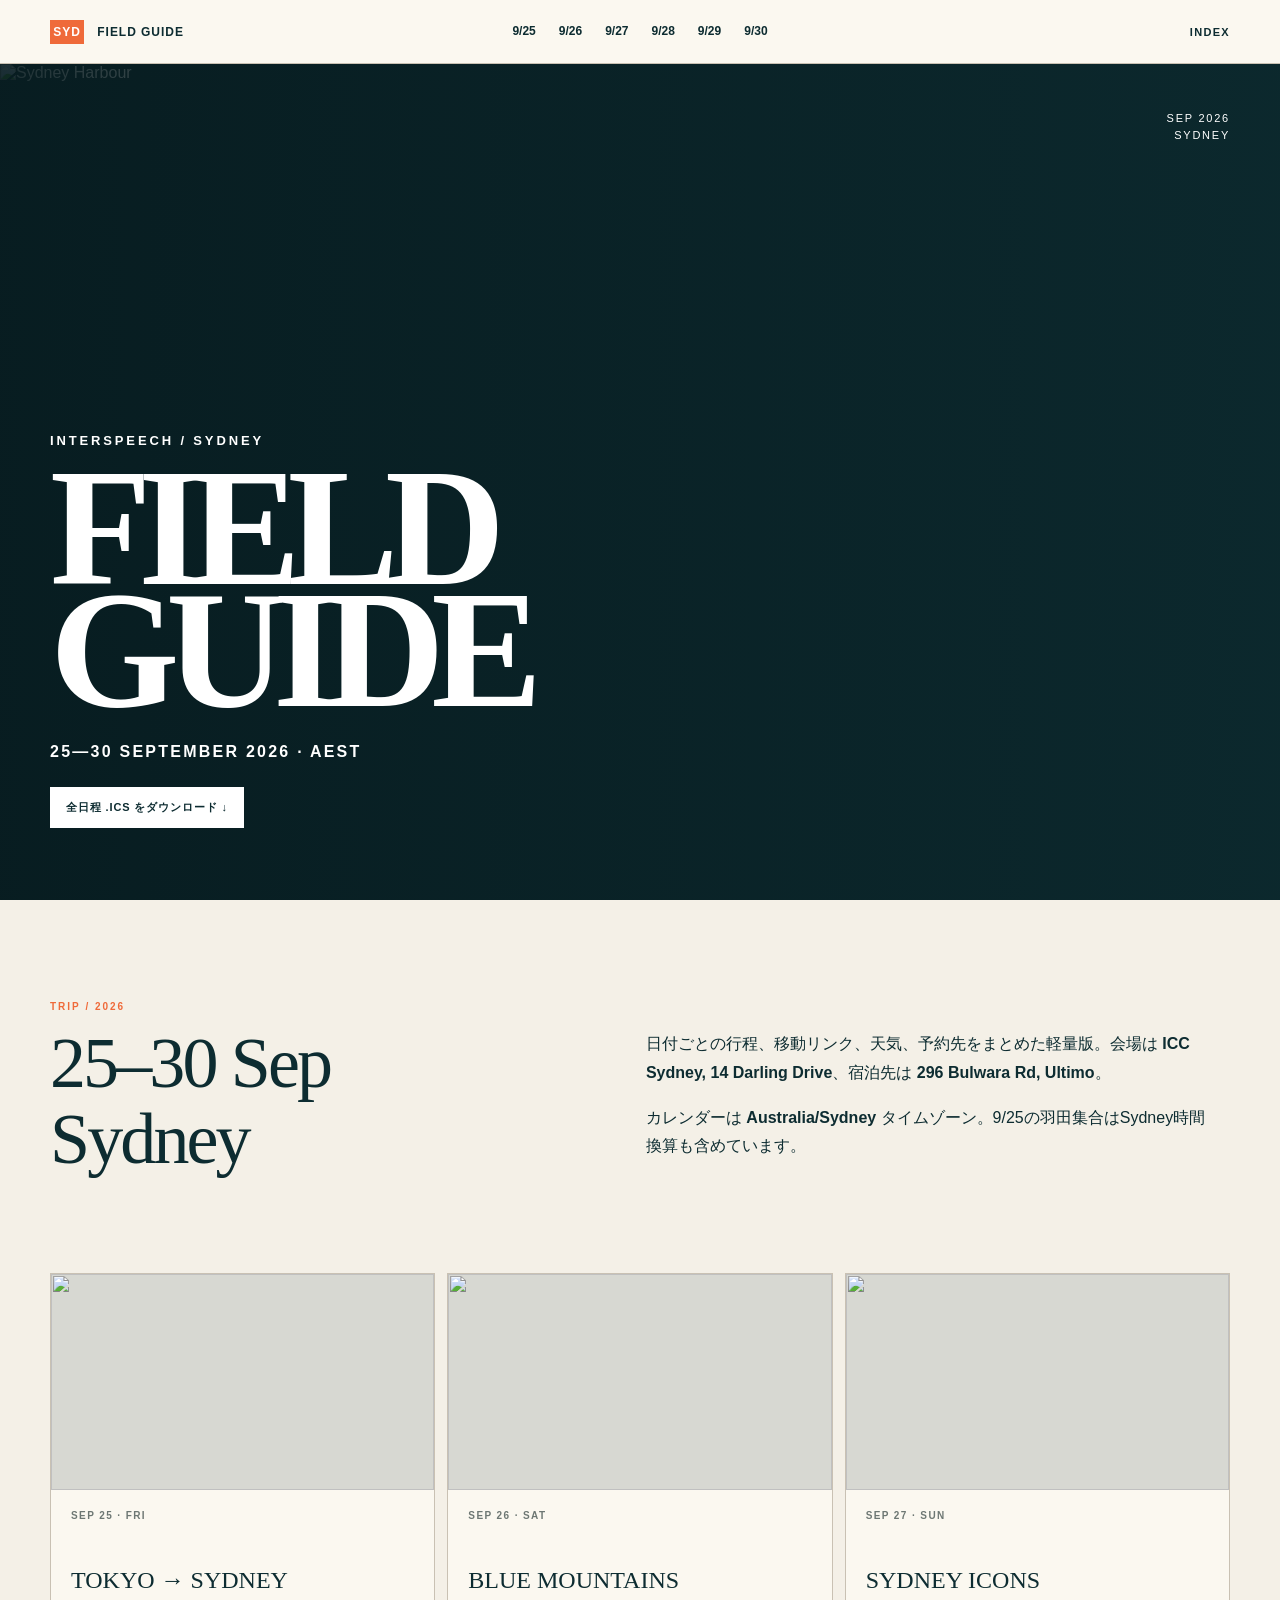
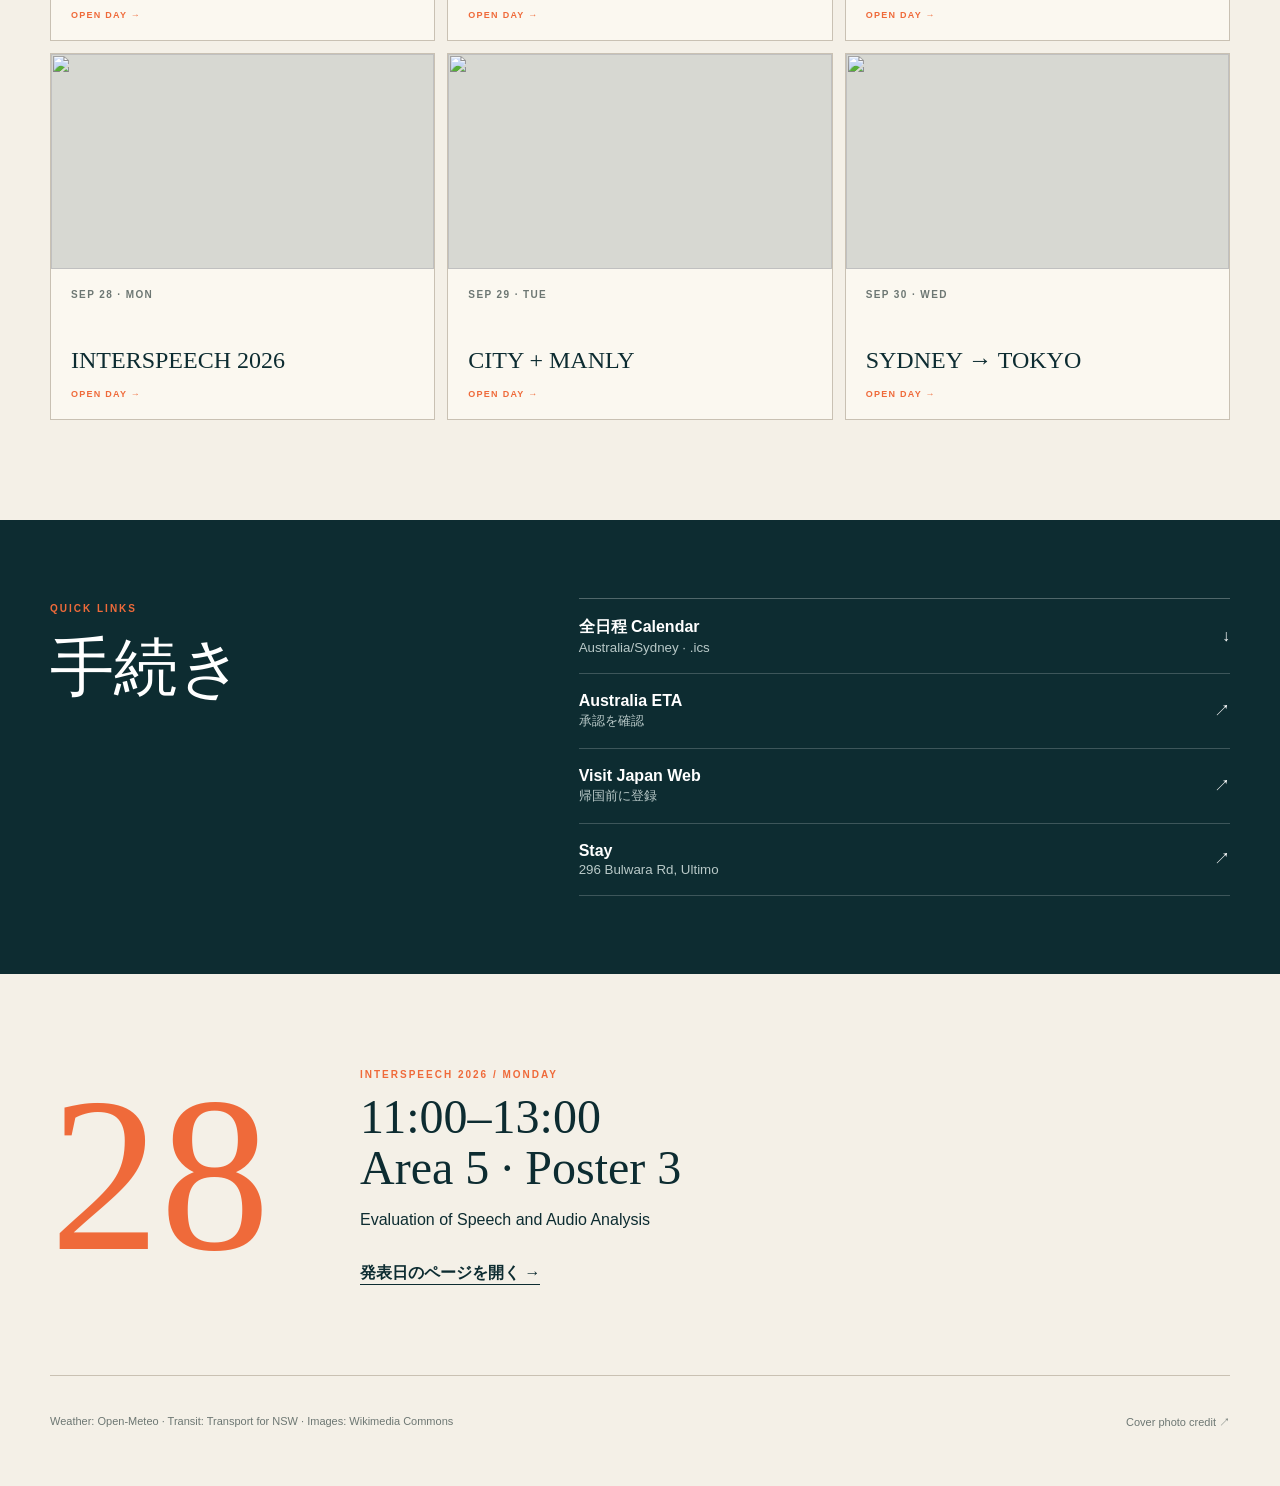
==== index.html @ 06295878 "up" ====
<!doctype html><html lang="ja"><head><meta charset="utf-8"><meta name="viewport" content="width=device-width,initial-scale=1,viewport-fit=cover"><meta name="theme-color" content="#102f35"><title>Sydney 2026 · Field Guide</title><link rel="preconnect" href="https://upload.wikimedia.org"><link rel="stylesheet" href="assets/styles.css"><script defer src="assets/app.js"></script></head><body><header class="mast"><a class="mast__brand" href="index.html"><span>SYD</span> FIELD GUIDE</a><nav class="mast__days"><a class="" href="2026-09-25.html">9/25</a><a class="" href="2026-09-26.html">9/26</a><a class="" href="2026-09-27.html">9/27</a><a class="" href="2026-09-28.html">9/28</a><a class="" href="2026-09-29.html">9/29</a><a class="" href="2026-09-30.html">9/30</a></nav><a class="mast__home" href="index.html">INDEX</a></header><main>
<section class="cover"><img class="cover__image" src="https://upload.wikimedia.org/wikipedia/commons/thumb/5/53/Sydney_Opera_House_and_Harbour_Bridge_Dusk_%282%29_2019-06-21.jpg/1280px-Sydney_Opera_House_and_Harbour_Bridge_Dusk_%282%29_2019-06-21.jpg" alt="Sydney Harbour" fetchpriority="high"><div class="cover__shade"></div><div class="cover__issue">SEP 2026<br>SYDNEY</div><div class="cover__copy"><p>INTERSPEECH / SYDNEY</p><h1>FIELD<br>GUIDE</h1><div>25—30 SEPTEMBER 2026 · AEST</div><a class="calendar-button" href="sydney-2026-itinerary.ics" download>全日程 .ICS をダウンロード ↓</a></div></section>
<section class="intro wrap"><div class="intro__lead"><span>TRIP / 2026</span><h2>25–30 Sep<br>Sydney</h2></div><div class="intro__copy"><p>日付ごとの行程、移動リンク、天気、予約先をまとめた軽量版。会場は <b>ICC Sydney, 14 Darling Drive</b>、宿泊先は <b>296 Bulwara Rd, Ultimo</b>。</p><p>カレンダーは <b>Australia/Sydney</b> タイムゾーン。9/25の羽田集合はSydney時間換算も含めています。</p></div></section>
<section class="day-grid wrap"><a class="day-card" href="2026-09-25.html"><span class="day-card__media"><img src="https://upload.wikimedia.org/wikipedia/commons/thumb/b/b9/Haneda-airport-terminal_3_departure.jpg/500px-Haneda-airport-terminal_3_departure.jpg" alt="" loading="lazy" decoding="async"></span><span class="day-card__body"><small>SEP 25 · FRI</small><b>TOKYO → SYDNEY</b><em>OPEN DAY →</em></span></a><a class="day-card" href="2026-09-26.html"><span class="day-card__media"><img src="https://upload.wikimedia.org/wikipedia/commons/thumb/1/10/Blue_Mountains_-_3_sisters.jpg/500px-Blue_Mountains_-_3_sisters.jpg" alt="" loading="lazy" decoding="async"></span><span class="day-card__body"><small>SEP 26 · SAT</small><b>BLUE MOUNTAINS</b><em>OPEN DAY →</em></span></a><a class="day-card" href="2026-09-27.html"><span class="day-card__media"><img src="https://upload.wikimedia.org/wikipedia/commons/thumb/f/f3/Royal_Botanic_Gardens%2C_Mrs_Macquaries_Road%2C_Sydney_New_South_Wales_2000%2C_%C3%9Ac_Nh%C3%A0_h%C3%A1t_Opera_Sydney_-_panoramio.jpg/500px-Royal_Botanic_Gardens%2C_Mrs_Macquaries_Road%2C_Sydney_New_South_Wales_2000%2C_%C3%9Ac_Nh%C3%A0_h%C3%A1t_Opera_Sydney_-_panoramio.jpg" alt="" loading="lazy" decoding="async"></span><span class="day-card__body"><small>SEP 27 · SUN</small><b>SYDNEY ICONS</b><em>OPEN DAY →</em></span></a><a class="day-card" href="2026-09-28.html"><span class="day-card__media"><img src="https://upload.wikimedia.org/wikipedia/commons/thumb/9/94/Darling_Harbour.jpg/500px-Darling_Harbour.jpg" alt="" loading="lazy" decoding="async"></span><span class="day-card__body"><small>SEP 28 · MON</small><b>INTERSPEECH 2026</b><em>OPEN DAY →</em></span></a><a class="day-card" href="2026-09-29.html"><span class="day-card__media"><img src="https://upload.wikimedia.org/wikipedia/commons/thumb/d/d8/Manly_beach.jpg/500px-Manly_beach.jpg" alt="" loading="lazy" decoding="async"></span><span class="day-card__body"><small>SEP 29 · TUE</small><b>CITY + MANLY</b><em>OPEN DAY →</em></span></a><a class="day-card" href="2026-09-30.html"><span class="day-card__media"><img src="https://upload.wikimedia.org/wikipedia/commons/thumb/8/82/Check-in_in_the_International_terminal_at_Sydney_Airport.jpg/500px-Check-in_in_the_International_terminal_at_Sydney_Airport.jpg" alt="" loading="lazy" decoding="async"></span><span class="day-card__body"><small>SEP 30 · WED</small><b>SYDNEY → TOKYO</b><em>OPEN DAY →</em></span></a></section>
<section class="utility-band"><div class="wrap utility-band__grid"><div><span>QUICK LINKS</span><h2>手続き</h2></div><div class="utility-links"><a href="sydney-2026-itinerary.ics" download><b>全日程 Calendar</b><small>Australia/Sydney · .ics</small><i>↓</i></a><a href="https://holidays.arc3.co.jp/aus-etas/" target="_blank" rel="noopener"><b>Australia ETA</b><small>承認を確認</small><i>↗</i></a><a href="https://services.digital.go.jp/visit-japan-web/" target="_blank" rel="noopener"><b>Visit Japan Web</b><small>帰国前に登録</small><i>↗</i></a><a href="https://www.google.com/maps/search/?api=1&query=296%20Bulwara%20Rd%20Ultimo%20NSW%202007%20Australia" target="_blank" rel="noopener"><b>Stay</b><small>296 Bulwara Rd, Ultimo</small><i>↗</i></a></div></div></section>
<section class="conference-feature wrap"><div class="conference-feature__date">28</div><div><span>INTERSPEECH 2026 / MONDAY</span><h2>11:00–13:00<br>Area 5 · Poster 3</h2><p>Evaluation of Speech and Audio Analysis</p><a href="2026-09-28.html">発表日のページを開く →</a></div></section>
<footer class="index-footer wrap"><p>Weather: Open-Meteo · Transit: Transport for NSW · Images: Wikimedia Commons</p><p><a href="https://commons.wikimedia.org/wiki/File:Sydney_Opera_House_and_Harbour_Bridge_Dusk_(2)_2019-06-21.jpg" target="_blank" rel="noopener">Cover photo credit ↗</a></p></footer>
</main></body></html>
---- assets/styles.css ----
:root{--ink:#15383c;--deep:#0d2c31;--paper:#f4f0e7;--cream:#fbf8f0;--orange:#ef6a3a;--line:#c9c1b3;--muted:#6d7773;--wrap:1180px}*{box-sizing:border-box}html{scroll-behavior:smooth}body{margin:0;background:var(--paper);color:var(--deep);font-family:Arial,"Hiragino Kaku Gothic ProN","Yu Gothic",sans-serif}a{color:inherit;text-decoration:none}img{display:block;max-width:100%}.wrap{width:min(calc(100% - 48px),var(--wrap));margin:auto}.mast{min-height:64px;padding:0 max(24px,calc((100vw - var(--wrap))/2));display:grid;grid-template-columns:1fr auto 1fr;align-items:center;background:var(--cream);border-bottom:1px solid var(--line);position:relative;z-index:20}.mast__brand{font-weight:900;letter-spacing:.08em;font-size:12px}.mast__brand span{display:inline-grid;place-items:center;width:34px;height:24px;background:var(--orange);color:#fff;margin-right:9px}.mast__days{display:flex;gap:3px}.mast__days a{font-size:12px;font-weight:800;padding:8px 10px;border-bottom:2px solid transparent}.mast__days a:hover,.mast__days .is-active{border-color:var(--orange)}.mast__home{justify-self:end;font-size:11px;font-weight:900;letter-spacing:.12em}.cover{height:calc(100svh - 64px);min-height:620px;position:relative;color:#fff;overflow:hidden;background:var(--deep)}.cover__image,.day-hero__image{position:absolute;inset:0;width:100%;height:100%;object-fit:cover}.cover__shade{position:absolute;inset:0;background:linear-gradient(90deg,rgba(7,27,31,.9),rgba(7,27,31,.22))}.cover__copy{position:absolute;left:max(24px,calc((100vw - var(--wrap))/2));bottom:8vh}.cover__copy p{font-size:13px;font-weight:900;letter-spacing:.22em;margin:0 0 20px}.cover__copy h1{font-family:Georgia,"Yu Mincho",serif;font-size:clamp(76px,13vw,174px);line-height:.73;letter-spacing:-.08em;margin:0}.cover__copy>div{margin-top:32px;font-weight:700;letter-spacing:.14em}.cover__issue{position:absolute;right:max(24px,calc((100vw - var(--wrap))/2));top:46px;text-align:right;font-size:11px;line-height:1.55;letter-spacing:.16em}.calendar-button{display:inline-flex;margin-top:26px;padding:13px 16px;background:#fff;color:var(--deep);font-size:11px;font-weight:900;letter-spacing:.08em}.intro{display:grid;grid-template-columns:.9fr 1.1fr;gap:10%;padding:96px 0}.intro__lead span,.section-label,.utility-band span,.conference-feature span{font-size:10px;font-weight:900;letter-spacing:.2em;color:var(--orange)}.intro h2{font-family:Georgia,"Yu Mincho",serif;font-weight:500;font-size:clamp(42px,6vw,72px);line-height:1.05;margin:12px 0 0;letter-spacing:-.04em}.intro__copy{align-self:end;max-width:560px;font-size:16px;line-height:1.8}.day-grid{display:grid;grid-template-columns:repeat(3,1fr);gap:12px;margin-bottom:100px}.day-card{background:var(--cream);border:1px solid var(--line);transition:.15s;overflow:hidden}.day-card:hover{transform:translateY(-2px)}.day-card__media{display:block;aspect-ratio:16/9;background:#d7d8d2;overflow:hidden}.day-card__media img{width:100%;height:100%;object-fit:cover}.day-card__body{display:flex;min-height:150px;flex-direction:column;padding:20px}.day-card small{font-size:10px;font-weight:900;letter-spacing:.14em;color:var(--muted)}.day-card b{font-family:Georgia,"Yu Mincho",serif;font-size:24px;line-height:1.1;margin-top:auto;font-weight:500}.day-card em{font-style:normal;font-size:9px;font-weight:900;letter-spacing:.14em;margin-top:16px;color:var(--orange)}.utility-band{background:var(--deep);color:#fff;padding:78px 0}.utility-band__grid{display:grid;grid-template-columns:.8fr 1.2fr;gap:8%}.utility-band h2{font-family:Georgia,serif;font-size:64px;margin:8px 0;font-weight:500}.utility-links{border-top:1px solid rgba(255,255,255,.28)}.utility-links a{display:grid;grid-template-columns:1fr auto;gap:2px 16px;padding:18px 0;border-bottom:1px solid rgba(255,255,255,.2)}.utility-links b{font-size:16px}.utility-links small{color:#b9c9c8}.utility-links i{grid-column:2;grid-row:1/3;font-style:normal;align-self:center}.conference-feature{display:grid;grid-template-columns:250px 1fr;gap:60px;align-items:center;padding:90px 0}.conference-feature__date{font-family:Georgia,serif;font-size:220px;line-height:.8;color:var(--orange)}.conference-feature h2{font-family:Georgia,"Yu Mincho",serif;font-size:48px;font-weight:500;line-height:1.05;margin:10px 0 18px}.conference-feature p{font-size:16px}.conference-feature a{display:inline-block;margin-top:18px;font-weight:900;border-bottom:1px solid}.index-footer,.day-footer{border-top:1px solid var(--line);padding:28px 0 45px;display:flex;justify-content:space-between;gap:20px;font-size:11px;color:var(--muted)}
.day-hero{height:570px;position:relative;background:var(--deep);color:#fff;overflow:hidden}.day-hero__shade{position:absolute;inset:0;background:linear-gradient(90deg,rgba(9,28,31,.72),rgba(9,28,31,.08))}.day-hero__date{position:absolute;left:max(24px,calc((100vw - var(--wrap))/2));top:46px;width:120px;display:grid;color:#fff}.day-hero__date span{font-size:12px;font-weight:900;letter-spacing:.2em}.day-hero__date b{font-family:Georgia,serif;font-size:104px;line-height:.9;font-weight:500;letter-spacing:-.08em}.day-hero__date em{font-style:normal;font-size:11px;font-weight:900;letter-spacing:.22em}.day-hero__copy{position:absolute;left:max(24px,calc((100vw - var(--wrap))/2 + 170px));bottom:62px;max-width:800px}.day-hero__copy>p{font-size:11px;font-weight:900;letter-spacing:.22em;margin:0 0 12px}.day-hero__copy h1{font-family:Georgia,"Yu Mincho",serif;font-size:clamp(42px,6vw,76px);font-weight:500;line-height:1;letter-spacing:-.04em;margin:0}.day-hero__copy>div{max-width:650px;margin-top:16px;font-size:15px;line-height:1.65;color:#edf3f2}.weather{position:absolute;right:max(24px,calc((100vw - var(--wrap))/2));top:46px;width:205px;border-top:1px solid rgba(255,255,255,.65);padding-top:12px;display:grid;gap:4px}.weather span{font-size:9px;font-weight:900;letter-spacing:.18em}.weather strong{font-family:Georgia,serif;font-size:21px;font-weight:500}.weather small{font-size:10px;color:#d2dcdb}.spread{display:grid;grid-template-columns:1.45fr .55fr;gap:72px;padding:86px 0}.agenda{margin-top:22px;border-top:1px solid var(--line)}.agenda__row{display:grid;grid-template-columns:145px 1fr;padding:26px 0;border-bottom:1px solid var(--line)}.agenda__time{font-family:Georgia,serif;font-size:19px}.agenda__copy{position:relative;padding-left:52px}.agenda__no{position:absolute;left:0;top:4px;font-size:10px;font-weight:900;color:var(--orange)}.agenda__copy h3{font-family:Georgia,"Yu Mincho",serif;font-weight:500;font-size:27px;margin:0 0 8px}.agenda__copy p{margin:0;line-height:1.7;color:#566864}.inline-link{display:inline-block;margin-top:11px;font-size:10px;font-weight:900;letter-spacing:.12em;border-bottom:1px solid}.spread__side{border-left:1px solid var(--line);padding-left:30px}.editorial-list{list-style:none;margin:22px 0 0;padding:0}.editorial-list li{padding:16px 0;border-top:1px solid var(--line);line-height:1.65;font-size:13px}.editorial-list li:before{content:'—';color:var(--orange);margin-right:8px}.notice{width:min(calc(100% - 48px),var(--wrap));margin:0 auto 72px;border:1px solid #d85c34;background:#fff3e8;padding:16px 18px;font-size:13px;font-weight:800;line-height:1.55}.map-spread{background:#dfe6df;padding:76px 0 88px}.map-spread__head{margin-bottom:26px}.map-spread__head span{font-size:10px;font-weight:900;letter-spacing:.2em;color:#d84f27}.map-spread__head h2{font-family:Georgia,serif;font-weight:500;font-size:48px;margin:8px 0 10px;letter-spacing:-.04em}.map-spread__head p{max-width:720px;margin:0;line-height:1.7;color:#4f625e}.route-flow{display:flex;align-items:center;gap:8px;overflow-x:auto;padding:14px 0 26px;scrollbar-width:thin}.route-flow span{flex:0 0 auto;background:var(--cream);border:1px solid #aeb9b2;padding:10px 12px;font-size:11px;font-weight:800}.route-flow i{font-style:normal;color:var(--orange)}.route-links{display:grid;grid-template-columns:1fr 1fr;border-top:1px solid #aeb9b2;border-left:1px solid #aeb9b2;background:var(--cream)}.route-link{display:grid;grid-template-columns:1fr auto;align-items:center;gap:10px;padding:18px;border-right:1px solid #aeb9b2;border-bottom:1px solid #aeb9b2}.route-link span{display:grid;gap:3px}.route-link b{font-family:Georgia,"Yu Mincho",serif;font-size:17px;font-weight:500}.route-link small{font-size:9px;color:var(--muted);text-transform:uppercase;letter-spacing:.08em}.route-link i{font-style:normal;color:var(--orange);font-size:18px}.day-footer{align-items:center}.pager{display:flex;gap:24px;font-weight:900;color:var(--deep)}
@media(max-width:900px){.mast{grid-template-columns:1fr auto}.mast__days{grid-column:1/-1;grid-row:2;justify-content:flex-start;overflow-x:auto;width:100%;padding-bottom:6px}.mast__home{grid-column:2;grid-row:1}.intro,.utility-band__grid,.spread{grid-template-columns:1fr}.day-grid{grid-template-columns:1fr 1fr}.conference-feature{grid-template-columns:140px 1fr;gap:28px}.conference-feature__date{font-size:130px}.spread{gap:44px}.spread__side{border-left:0;border-top:1px solid var(--line);padding:32px 0 0}.day-hero__copy{left:max(24px,calc((100vw - var(--wrap))/2));bottom:48px;max-width:calc(100% - 48px)}.day-hero__date{top:38px}.weather{right:24px;top:40px}.day-hero{height:620px}}
@media(max-width:600px){.wrap{width:min(calc(100% - 28px),var(--wrap))}.mast{padding:9px 14px 0;gap:4px}.mast__days a{padding:7px 11px}.cover{height:560px;min-height:0}.cover__copy{left:18px;bottom:36px}.cover__copy h1{font-size:66px}.cover__copy>div{margin-top:24px;font-size:12px}.cover__issue{right:18px;top:28px}.calendar-button{margin-top:20px}.intro{padding:62px 0;gap:36px}.intro h2{font-size:45px}.intro__copy{font-size:14px}.day-grid{grid-template-columns:1fr;margin-bottom:68px}.day-card{display:grid;grid-template-columns:42% 58%}.day-card__media{aspect-ratio:auto;min-height:145px}.day-card__body{min-height:145px;padding:16px}.day-card b{font-size:21px}.utility-band{padding:58px 0}.utility-band h2{font-size:52px}.conference-feature{grid-template-columns:78px 1fr;gap:16px;padding:62px 0}.conference-feature__date{font-size:84px}.conference-feature h2{font-size:31px}.day-hero{height:560px}.day-hero__date{left:16px;top:28px}.day-hero__date b{font-size:76px}.weather{right:16px;top:28px;width:148px}.weather strong{font-size:16px}.day-hero__copy{left:16px;bottom:30px;max-width:calc(100% - 32px)}.day-hero__copy h1{font-size:42px}.day-hero__copy>div{font-size:13px}.spread{padding:58px 0}.agenda__row{grid-template-columns:84px 1fr;padding:22px 0}.agenda__time{font-size:15px}.agenda__copy{padding-left:32px}.agenda__copy h3{font-size:21px}.agenda__copy p{font-size:13px}.notice{width:calc(100% - 28px);margin-bottom:54px}.map-spread{padding:58px 0 66px}.map-spread__head h2{font-size:34px}.route-links{grid-template-columns:1fr}.route-link{padding:16px}.index-footer,.day-footer{flex-direction:column}.pager{width:100%;justify-content:space-between}}

/* v5: all-stop embedded pin maps */
.pin-map-section .wrap{padding-bottom:36px}.pin-map{position:relative;height:470px;overflow:hidden;background:#d9e5df;border:1px solid rgba(16,47,53,.18);touch-action:none;cursor:grab;user-select:none}.pin-map.is-dragging{cursor:grabbing}.pin-map__tiles,.pin-map__markers,.pin-map__route{position:absolute;inset:0}.pin-map__tiles img{position:absolute;width:256px;height:256px;max-width:none;pointer-events:none}.pin-map__route{width:100%;height:100%;pointer-events:none;overflow:visible}.pin-map__route polyline{fill:none;stroke:#e4553f;stroke-width:3;stroke-linecap:round;stroke-linejoin:round;stroke-dasharray:8 7;filter:drop-shadow(0 1px 0 rgba(255,255,255,.7))}.pin-map__marker{position:absolute;display:flex;align-items:center;gap:7px;text-decoration:none;color:#102f35;transform:translate(-17px,-17px);z-index:5;white-space:nowrap}.pin-map__dot{display:grid;place-items:center;width:34px;height:34px;border-radius:50%;background:#e4553f;color:#fff;font:800 12px/1 system-ui,sans-serif;border:3px solid #fff;box-shadow:0 2px 8px rgba(0,0,0,.28);flex:0 0 34px}.pin-map__label{max-width:175px;overflow:hidden;text-overflow:ellipsis;padding:5px 8px;background:rgba(255,255,255,.94);border:1px solid rgba(16,47,53,.18);box-shadow:0 2px 7px rgba(0,0,0,.14);font:700 11px/1.2 system-ui,sans-serif}.pin-map__marker:hover .pin-map__label,.pin-map__marker:focus .pin-map__label{background:#fff;outline:2px solid #e4553f}.pin-map__controls{position:absolute;top:12px;right:12px;z-index:10;display:grid;gap:5px}.pin-map__controls button{width:40px;height:40px;border:0;background:#fff;color:#102f35;font:700 22px/1 system-ui,sans-serif;box-shadow:0 2px 8px rgba(0,0,0,.2);cursor:pointer}.pin-map__attribution{position:absolute;right:6px;bottom:5px;z-index:10;padding:2px 4px;background:rgba(255,255,255,.88);font:10px/1.2 system-ui,sans-serif}.pin-map__attribution a{color:#102f35}.pin-list{display:grid;grid-template-columns:repeat(2,minmax(0,1fr));gap:1px;margin-top:1px;background:rgba(16,47,53,.12)}.pin-list__item{display:grid;grid-template-columns:44px 1fr 20px;align-items:center;gap:10px;min-height:76px;padding:12px 14px;background:#fff;color:#102f35;text-decoration:none}.pin-list__item>b{display:grid;place-items:center;width:34px;height:34px;border-radius:50%;background:#e4553f;color:#fff;font:800 11px/1 system-ui,sans-serif}.pin-list__item span{min-width:0}.pin-list__item strong{display:block;font-size:14px;line-height:1.25}.pin-list__item small{display:block;margin-top:4px;color:#607174;font-size:11px;line-height:1.35}.pin-list__item i{font-style:normal}.pin-list__item:hover{background:#f4f0e8}
@media(max-width:720px){.pin-map{height:390px}.pin-map__label{display:none}.pin-list{grid-template-columns:1fr}.pin-list__item{min-height:68px}.pin-map__controls button{width:38px;height:38px}}
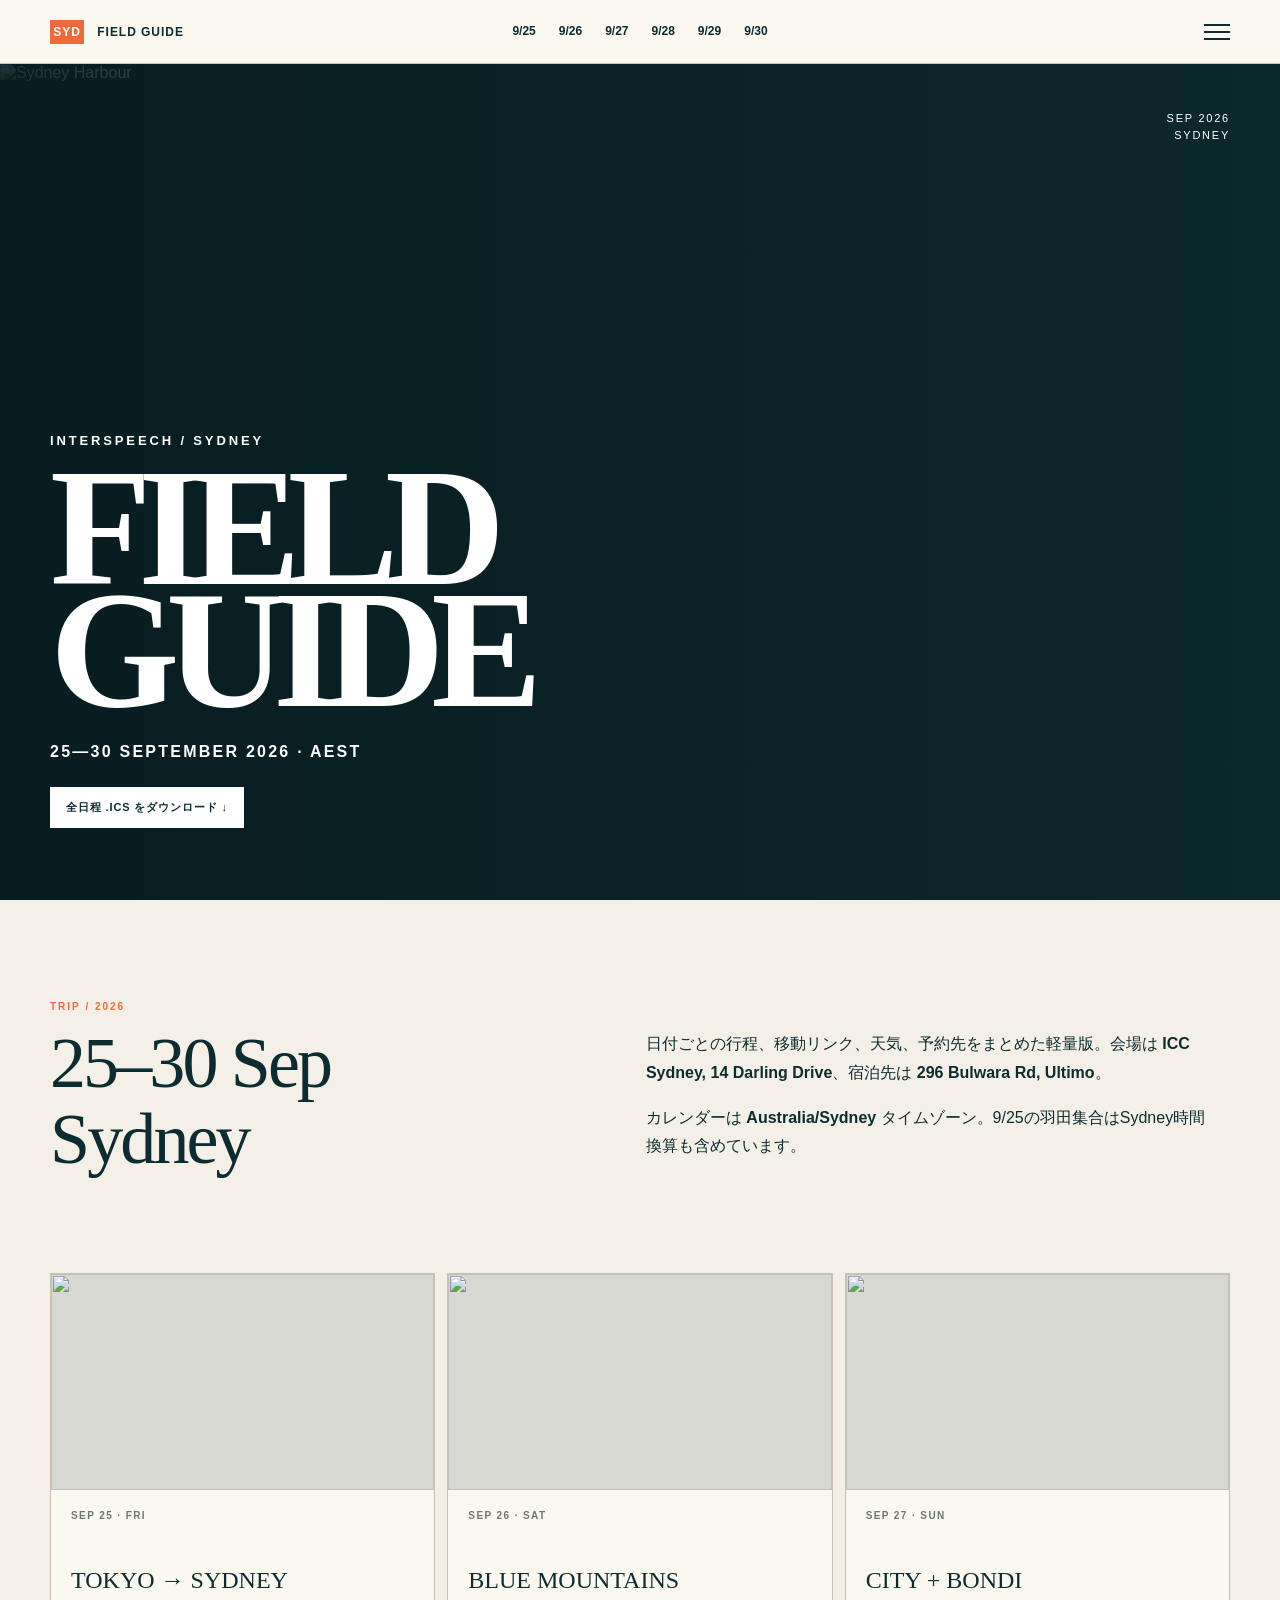
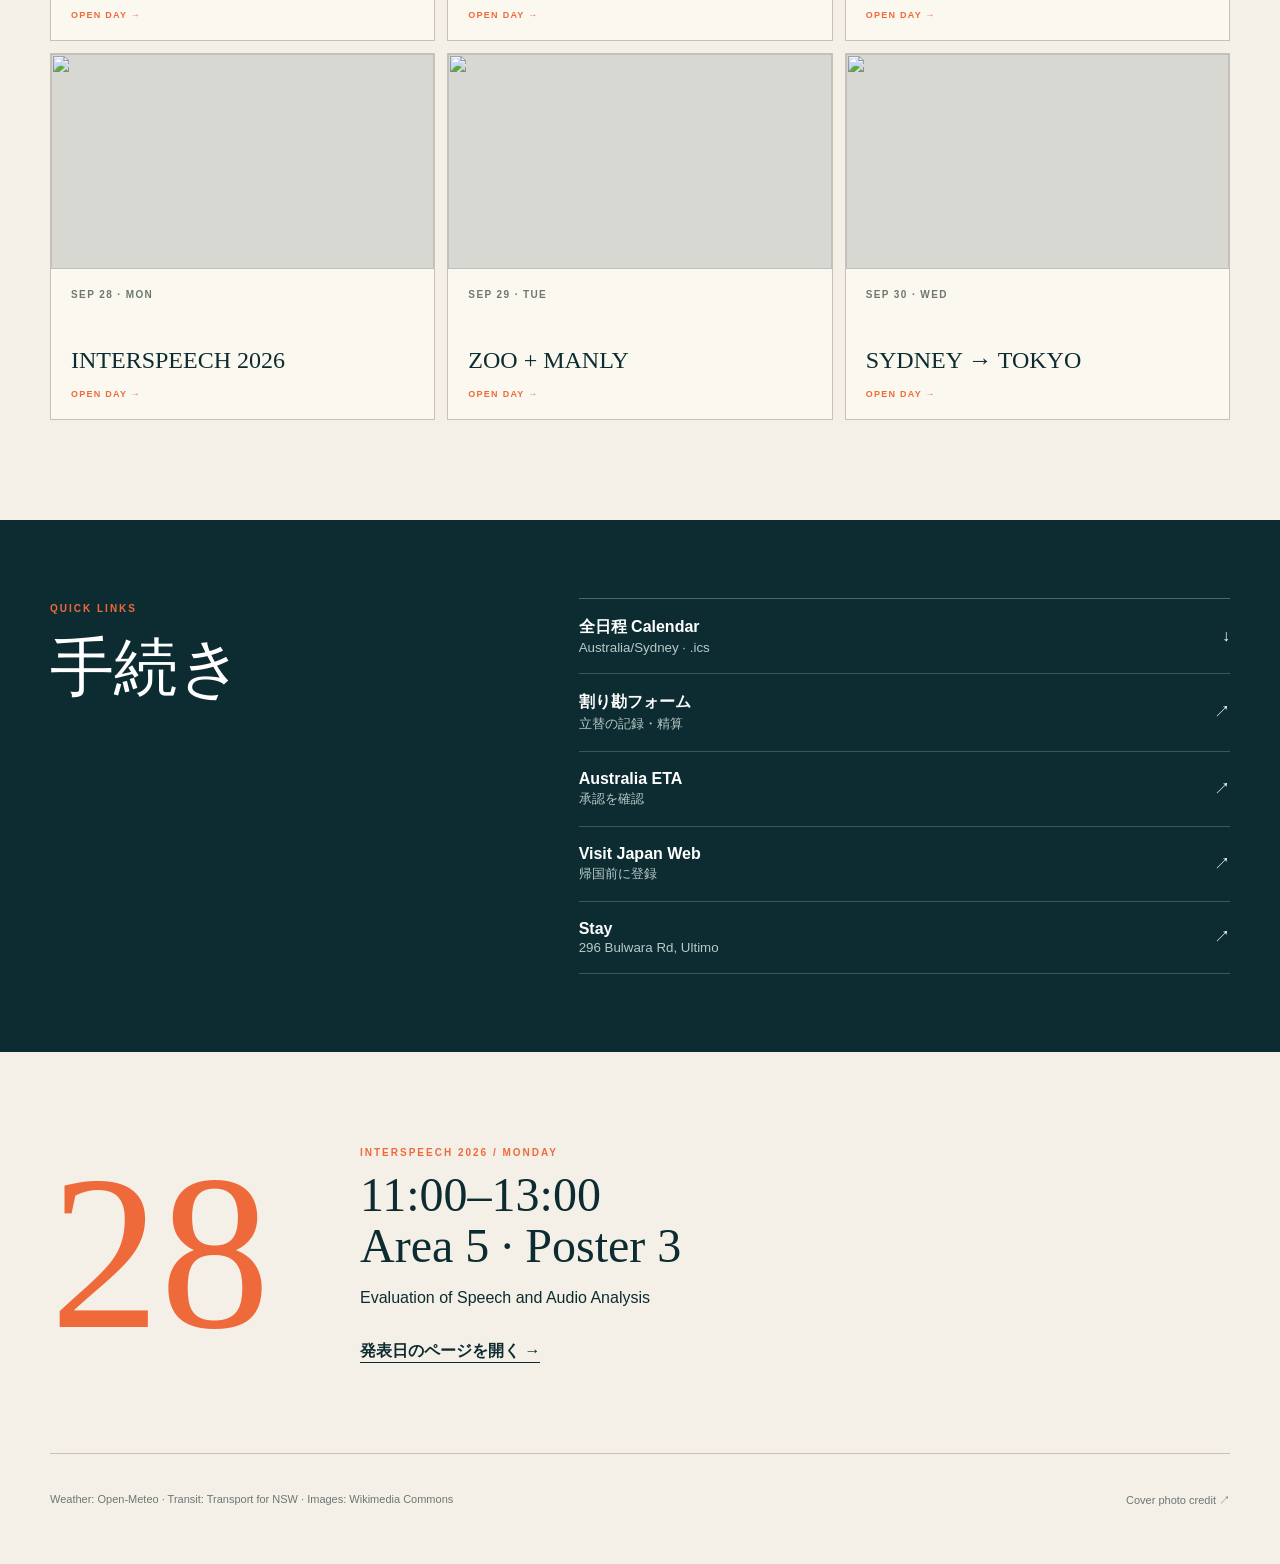
==== commit 28d951ec: "up" ====
--- a/index.html
+++ b/index.html
@@ -1,8 +1,8 @@
-<!doctype html><html lang="ja"><head><meta charset="utf-8"><meta name="viewport" content="width=device-width,initial-scale=1,viewport-fit=cover"><meta name="theme-color" content="#102f35"><title>Sydney 2026 · Field Guide</title><link rel="preconnect" href="https://upload.wikimedia.org"><link rel="stylesheet" href="assets/styles.css"><script defer src="assets/app.js"></script></head><body><header class="mast"><a class="mast__brand" href="index.html"><span>SYD</span> FIELD GUIDE</a><nav class="mast__days"><a class="" href="2026-09-25.html">9/25</a><a class="" href="2026-09-26.html">9/26</a><a class="" href="2026-09-27.html">9/27</a><a class="" href="2026-09-28.html">9/28</a><a class="" href="2026-09-29.html">9/29</a><a class="" href="2026-09-30.html">9/30</a></nav><a class="mast__home" href="index.html">INDEX</a></header><main>
+<!doctype html><html lang="ja"><head><meta charset="utf-8"><meta name="viewport" content="width=device-width,initial-scale=1,viewport-fit=cover"><meta name="theme-color" content="#102f35"><title>Sydney 2026 · Field Guide</title><link rel="preconnect" href="https://upload.wikimedia.org"><link rel="stylesheet" href="assets/styles.css"><script defer src="assets/app.js"></script></head><body><header class="mast"><a class="mast__brand" href="index.html"><span>SYD</span> FIELD GUIDE</a><nav class="mast__days"><a class="" href="2026-09-25.html">9/25</a><a class="" href="2026-09-26.html">9/26</a><a class="" href="2026-09-27.html">9/27</a><a class="" href="2026-09-28.html">9/28</a><a class="" href="2026-09-29.html">9/29</a><a class="" href="2026-09-30.html">9/30</a></nav><button class="mast__menu" type="button" data-menu-toggle aria-expanded="false" aria-controls="site-menu" aria-label="メニューを開く"><span></span><span></span><span></span></button></header><div class="drawer" id="site-menu" hidden><div class="drawer__panel" role="dialog" aria-modal="true" aria-label="メニュー"><button class="drawer__close" type="button" data-menu-close aria-label="メニューを閉じる">✕</button><a class="is-active" href="index.html"><span>INDEX<small>トップへ戻る</small></span><i>→</i></a><span class="drawer__label">DAYS</span><a class="" href="2026-09-25.html"><span>9/25<small>TOKYO → SYDNEY</small></span><i>→</i></a><a class="" href="2026-09-26.html"><span>9/26<small>BLUE MOUNTAINS</small></span><i>→</i></a><a class="" href="2026-09-27.html"><span>9/27<small>CITY + MANLY</small></span><i>→</i></a><a class="" href="2026-09-28.html"><span>9/28<small>INTERSPEECH 2026</small></span><i>→</i></a><a class="" href="2026-09-29.html"><span>9/29<small>SYDNEY ICONS</small></span><i>→</i></a><a class="" href="2026-09-30.html"><span>9/30<small>SYDNEY → TOKYO</small></span><i>→</i></a><span class="drawer__label">TOOLS</span><a href="https://docs.google.com/forms/d/e/1FAIpQLSeO3ZHM7XhFFpTsjCiCo8HhSdc8Eqjj0LkUxyBEu4n-cvH9MQ/viewform" target="_blank" rel="noopener"><span>割り勘フォーム<small>立替の記録・精算</small></span><i>↗</i></a><a href="sydney-2026-itinerary.ics" download><span>全日程 .ICS<small>Australia/Sydney</small></span><i>↓</i></a></div></div><main>
 <section class="cover"><img class="cover__image" src="https://upload.wikimedia.org/wikipedia/commons/thumb/5/53/Sydney_Opera_House_and_Harbour_Bridge_Dusk_%282%29_2019-06-21.jpg/1280px-Sydney_Opera_House_and_Harbour_Bridge_Dusk_%282%29_2019-06-21.jpg" alt="Sydney Harbour" fetchpriority="high"><div class="cover__shade"></div><div class="cover__issue">SEP 2026<br>SYDNEY</div><div class="cover__copy"><p>INTERSPEECH / SYDNEY</p><h1>FIELD<br>GUIDE</h1><div>25—30 SEPTEMBER 2026 · AEST</div><a class="calendar-button" href="sydney-2026-itinerary.ics" download>全日程 .ICS をダウンロード ↓</a></div></section>
 <section class="intro wrap"><div class="intro__lead"><span>TRIP / 2026</span><h2>25–30 Sep<br>Sydney</h2></div><div class="intro__copy"><p>日付ごとの行程、移動リンク、天気、予約先をまとめた軽量版。会場は <b>ICC Sydney, 14 Darling Drive</b>、宿泊先は <b>296 Bulwara Rd, Ultimo</b>。</p><p>カレンダーは <b>Australia/Sydney</b> タイムゾーン。9/25の羽田集合はSydney時間換算も含めています。</p></div></section>
-<section class="day-grid wrap"><a class="day-card" href="2026-09-25.html"><span class="day-card__media"><img src="https://upload.wikimedia.org/wikipedia/commons/thumb/b/b9/Haneda-airport-terminal_3_departure.jpg/500px-Haneda-airport-terminal_3_departure.jpg" alt="" loading="lazy" decoding="async"></span><span class="day-card__body"><small>SEP 25 · FRI</small><b>TOKYO → SYDNEY</b><em>OPEN DAY →</em></span></a><a class="day-card" href="2026-09-26.html"><span class="day-card__media"><img src="https://upload.wikimedia.org/wikipedia/commons/thumb/1/10/Blue_Mountains_-_3_sisters.jpg/500px-Blue_Mountains_-_3_sisters.jpg" alt="" loading="lazy" decoding="async"></span><span class="day-card__body"><small>SEP 26 · SAT</small><b>BLUE MOUNTAINS</b><em>OPEN DAY →</em></span></a><a class="day-card" href="2026-09-27.html"><span class="day-card__media"><img src="https://upload.wikimedia.org/wikipedia/commons/thumb/f/f3/Royal_Botanic_Gardens%2C_Mrs_Macquaries_Road%2C_Sydney_New_South_Wales_2000%2C_%C3%9Ac_Nh%C3%A0_h%C3%A1t_Opera_Sydney_-_panoramio.jpg/500px-Royal_Botanic_Gardens%2C_Mrs_Macquaries_Road%2C_Sydney_New_South_Wales_2000%2C_%C3%9Ac_Nh%C3%A0_h%C3%A1t_Opera_Sydney_-_panoramio.jpg" alt="" loading="lazy" decoding="async"></span><span class="day-card__body"><small>SEP 27 · SUN</small><b>SYDNEY ICONS</b><em>OPEN DAY →</em></span></a><a class="day-card" href="2026-09-28.html"><span class="day-card__media"><img src="https://upload.wikimedia.org/wikipedia/commons/thumb/9/94/Darling_Harbour.jpg/500px-Darling_Harbour.jpg" alt="" loading="lazy" decoding="async"></span><span class="day-card__body"><small>SEP 28 · MON</small><b>INTERSPEECH 2026</b><em>OPEN DAY →</em></span></a><a class="day-card" href="2026-09-29.html"><span class="day-card__media"><img src="https://upload.wikimedia.org/wikipedia/commons/thumb/d/d8/Manly_beach.jpg/500px-Manly_beach.jpg" alt="" loading="lazy" decoding="async"></span><span class="day-card__body"><small>SEP 29 · TUE</small><b>CITY + MANLY</b><em>OPEN DAY →</em></span></a><a class="day-card" href="2026-09-30.html"><span class="day-card__media"><img src="https://upload.wikimedia.org/wikipedia/commons/thumb/8/82/Check-in_in_the_International_terminal_at_Sydney_Airport.jpg/500px-Check-in_in_the_International_terminal_at_Sydney_Airport.jpg" alt="" loading="lazy" decoding="async"></span><span class="day-card__body"><small>SEP 30 · WED</small><b>SYDNEY → TOKYO</b><em>OPEN DAY →</em></span></a></section>
-<section class="utility-band"><div class="wrap utility-band__grid"><div><span>QUICK LINKS</span><h2>手続き</h2></div><div class="utility-links"><a href="sydney-2026-itinerary.ics" download><b>全日程 Calendar</b><small>Australia/Sydney · .ics</small><i>↓</i></a><a href="https://holidays.arc3.co.jp/aus-etas/" target="_blank" rel="noopener"><b>Australia ETA</b><small>承認を確認</small><i>↗</i></a><a href="https://services.digital.go.jp/visit-japan-web/" target="_blank" rel="noopener"><b>Visit Japan Web</b><small>帰国前に登録</small><i>↗</i></a><a href="https://www.google.com/maps/search/?api=1&query=296%20Bulwara%20Rd%20Ultimo%20NSW%202007%20Australia" target="_blank" rel="noopener"><b>Stay</b><small>296 Bulwara Rd, Ultimo</small><i>↗</i></a></div></div></section>
+<section class="day-grid wrap"><a class="day-card" href="2026-09-25.html"><span class="day-card__media"><img src="https://upload.wikimedia.org/wikipedia/commons/thumb/b/b9/Haneda-airport-terminal_3_departure.jpg/500px-Haneda-airport-terminal_3_departure.jpg" alt="" loading="lazy" decoding="async"></span><span class="day-card__body"><small>SEP 25 · FRI</small><b>TOKYO → SYDNEY</b><em>OPEN DAY →</em></span></a><a class="day-card" href="2026-09-26.html"><span class="day-card__media"><img src="https://upload.wikimedia.org/wikipedia/commons/thumb/1/10/Blue_Mountains_-_3_sisters.jpg/500px-Blue_Mountains_-_3_sisters.jpg" alt="" loading="lazy" decoding="async"></span><span class="day-card__body"><small>SEP 26 · SAT</small><b>BLUE MOUNTAINS</b><em>OPEN DAY →</em></span></a><a class="day-card" href="2026-09-27.html"><span class="day-card__media"><img src="https://upload.wikimedia.org/wikipedia/commons/thumb/d/df/Bondi_Beach%2C_southwest_view_20230224_1.jpg/500px-Bondi_Beach%2C_southwest_view_20230224_1.jpg" alt="" loading="lazy" decoding="async"></span><span class="day-card__body"><small>SEP 27 · SUN</small><b>CITY + BONDI</b><em>OPEN DAY →</em></span></a><a class="day-card" href="2026-09-28.html"><span class="day-card__media"><img src="https://upload.wikimedia.org/wikipedia/commons/thumb/9/94/Darling_Harbour.jpg/500px-Darling_Harbour.jpg" alt="" loading="lazy" decoding="async"></span><span class="day-card__body"><small>SEP 28 · MON</small><b>INTERSPEECH 2026</b><em>OPEN DAY →</em></span></a><a class="day-card" href="2026-09-29.html"><span class="day-card__media"><img src="https://upload.wikimedia.org/wikipedia/commons/thumb/d/d8/Manly_beach.jpg/500px-Manly_beach.jpg" alt="" loading="lazy" decoding="async"></span><span class="day-card__body"><small>SEP 29 · TUE</small><b>ZOO + MANLY</b><em>OPEN DAY →</em></span></a><a class="day-card" href="2026-09-30.html"><span class="day-card__media"><img src="https://upload.wikimedia.org/wikipedia/commons/thumb/8/82/Check-in_in_the_International_terminal_at_Sydney_Airport.jpg/500px-Check-in_in_the_International_terminal_at_Sydney_Airport.jpg" alt="" loading="lazy" decoding="async"></span><span class="day-card__body"><small>SEP 30 · WED</small><b>SYDNEY → TOKYO</b><em>OPEN DAY →</em></span></a></section>
+<section class="utility-band"><div class="wrap utility-band__grid"><div><span>QUICK LINKS</span><h2>手続き</h2></div><div class="utility-links"><a href="sydney-2026-itinerary.ics" download><b>全日程 Calendar</b><small>Australia/Sydney · .ics</small><i>↓</i></a><a href="https://docs.google.com/forms/d/e/1FAIpQLSeO3ZHM7XhFFpTsjCiCo8HhSdc8Eqjj0LkUxyBEu4n-cvH9MQ/viewform" target="_blank" rel="noopener"><b>割り勘フォーム</b><small>立替の記録・精算</small><i>↗</i></a><a href="https://holidays.arc3.co.jp/aus-etas/" target="_blank" rel="noopener"><b>Australia ETA</b><small>承認を確認</small><i>↗</i></a><a href="https://services.digital.go.jp/visit-japan-web/" target="_blank" rel="noopener"><b>Visit Japan Web</b><small>帰国前に登録</small><i>↗</i></a><a href="https://www.google.com/maps/search/?api=1&query=296%20Bulwara%20Rd%20Ultimo%20NSW%202007%20Australia" target="_blank" rel="noopener"><b>Stay</b><small>296 Bulwara Rd, Ultimo</small><i>↗</i></a></div></div></section>
 <section class="conference-feature wrap"><div class="conference-feature__date">28</div><div><span>INTERSPEECH 2026 / MONDAY</span><h2>11:00–13:00<br>Area 5 · Poster 3</h2><p>Evaluation of Speech and Audio Analysis</p><a href="2026-09-28.html">発表日のページを開く →</a></div></section>
 <footer class="index-footer wrap"><p>Weather: Open-Meteo · Transit: Transport for NSW · Images: Wikimedia Commons</p><p><a href="https://commons.wikimedia.org/wiki/File:Sydney_Opera_House_and_Harbour_Bridge_Dusk_(2)_2019-06-21.jpg" target="_blank" rel="noopener">Cover photo credit ↗</a></p></footer>
 </main></body></html>
--- a/assets/styles.css
+++ b/assets/styles.css
@@ -1,6 +1,6 @@
-:root{--ink:#15383c;--deep:#0d2c31;--paper:#f4f0e7;--cream:#fbf8f0;--orange:#ef6a3a;--line:#c9c1b3;--muted:#6d7773;--wrap:1180px}*{box-sizing:border-box}html{scroll-behavior:smooth}body{margin:0;background:var(--paper);color:var(--deep);font-family:Arial,"Hiragino Kaku Gothic ProN","Yu Gothic",sans-serif}a{color:inherit;text-decoration:none}img{display:block;max-width:100%}.wrap{width:min(calc(100% - 48px),var(--wrap));margin:auto}.mast{min-height:64px;padding:0 max(24px,calc((100vw - var(--wrap))/2));display:grid;grid-template-columns:1fr auto 1fr;align-items:center;background:var(--cream);border-bottom:1px solid var(--line);position:relative;z-index:20}.mast__brand{font-weight:900;letter-spacing:.08em;font-size:12px}.mast__brand span{display:inline-grid;place-items:center;width:34px;height:24px;background:var(--orange);color:#fff;margin-right:9px}.mast__days{display:flex;gap:3px}.mast__days a{font-size:12px;font-weight:800;padding:8px 10px;border-bottom:2px solid transparent}.mast__days a:hover,.mast__days .is-active{border-color:var(--orange)}.mast__home{justify-self:end;font-size:11px;font-weight:900;letter-spacing:.12em}.cover{height:calc(100svh - 64px);min-height:620px;position:relative;color:#fff;overflow:hidden;background:var(--deep)}.cover__image,.day-hero__image{position:absolute;inset:0;width:100%;height:100%;object-fit:cover}.cover__shade{position:absolute;inset:0;background:linear-gradient(90deg,rgba(7,27,31,.9),rgba(7,27,31,.22))}.cover__copy{position:absolute;left:max(24px,calc((100vw - var(--wrap))/2));bottom:8vh}.cover__copy p{font-size:13px;font-weight:900;letter-spacing:.22em;margin:0 0 20px}.cover__copy h1{font-family:Georgia,"Yu Mincho",serif;font-size:clamp(76px,13vw,174px);line-height:.73;letter-spacing:-.08em;margin:0}.cover__copy>div{margin-top:32px;font-weight:700;letter-spacing:.14em}.cover__issue{position:absolute;right:max(24px,calc((100vw - var(--wrap))/2));top:46px;text-align:right;font-size:11px;line-height:1.55;letter-spacing:.16em}.calendar-button{display:inline-flex;margin-top:26px;padding:13px 16px;background:#fff;color:var(--deep);font-size:11px;font-weight:900;letter-spacing:.08em}.intro{display:grid;grid-template-columns:.9fr 1.1fr;gap:10%;padding:96px 0}.intro__lead span,.section-label,.utility-band span,.conference-feature span{font-size:10px;font-weight:900;letter-spacing:.2em;color:var(--orange)}.intro h2{font-family:Georgia,"Yu Mincho",serif;font-weight:500;font-size:clamp(42px,6vw,72px);line-height:1.05;margin:12px 0 0;letter-spacing:-.04em}.intro__copy{align-self:end;max-width:560px;font-size:16px;line-height:1.8}.day-grid{display:grid;grid-template-columns:repeat(3,1fr);gap:12px;margin-bottom:100px}.day-card{background:var(--cream);border:1px solid var(--line);transition:.15s;overflow:hidden}.day-card:hover{transform:translateY(-2px)}.day-card__media{display:block;aspect-ratio:16/9;background:#d7d8d2;overflow:hidden}.day-card__media img{width:100%;height:100%;object-fit:cover}.day-card__body{display:flex;min-height:150px;flex-direction:column;padding:20px}.day-card small{font-size:10px;font-weight:900;letter-spacing:.14em;color:var(--muted)}.day-card b{font-family:Georgia,"Yu Mincho",serif;font-size:24px;line-height:1.1;margin-top:auto;font-weight:500}.day-card em{font-style:normal;font-size:9px;font-weight:900;letter-spacing:.14em;margin-top:16px;color:var(--orange)}.utility-band{background:var(--deep);color:#fff;padding:78px 0}.utility-band__grid{display:grid;grid-template-columns:.8fr 1.2fr;gap:8%}.utility-band h2{font-family:Georgia,serif;font-size:64px;margin:8px 0;font-weight:500}.utility-links{border-top:1px solid rgba(255,255,255,.28)}.utility-links a{display:grid;grid-template-columns:1fr auto;gap:2px 16px;padding:18px 0;border-bottom:1px solid rgba(255,255,255,.2)}.utility-links b{font-size:16px}.utility-links small{color:#b9c9c8}.utility-links i{grid-column:2;grid-row:1/3;font-style:normal;align-self:center}.conference-feature{display:grid;grid-template-columns:250px 1fr;gap:60px;align-items:center;padding:90px 0}.conference-feature__date{font-family:Georgia,serif;font-size:220px;line-height:.8;color:var(--orange)}.conference-feature h2{font-family:Georgia,"Yu Mincho",serif;font-size:48px;font-weight:500;line-height:1.05;margin:10px 0 18px}.conference-feature p{font-size:16px}.conference-feature a{display:inline-block;margin-top:18px;font-weight:900;border-bottom:1px solid}.index-footer,.day-footer{border-top:1px solid var(--line);padding:28px 0 45px;display:flex;justify-content:space-between;gap:20px;font-size:11px;color:var(--muted)}
+:root{--ink:#15383c;--deep:#0d2c31;--paper:#f4f0e7;--cream:#fbf8f0;--orange:#ef6a3a;--line:#c9c1b3;--muted:#6d7773;--wrap:1180px}*{box-sizing:border-box}html{scroll-behavior:smooth}body{margin:0;background:var(--paper);color:var(--deep);font-family:Arial,"Hiragino Kaku Gothic ProN","Yu Gothic",sans-serif}a{color:inherit;text-decoration:none}img{display:block;max-width:100%}.wrap{width:min(calc(100% - 48px),var(--wrap));margin:auto}.mast{min-height:64px;padding:0 max(24px,calc((100vw - var(--wrap))/2));display:grid;grid-template-columns:1fr auto 1fr;align-items:center;background:var(--cream);border-bottom:1px solid var(--line);position:relative;z-index:20}.mast__brand{font-weight:900;letter-spacing:.08em;font-size:12px}.mast__brand span{display:inline-grid;place-items:center;width:34px;height:24px;background:var(--orange);color:#fff;margin-right:9px}.mast__days{display:flex;gap:3px}.mast__days a{font-size:12px;font-weight:800;padding:8px 10px;border-bottom:2px solid transparent}.mast__days a:hover,.mast__days .is-active{border-color:var(--orange)}.mast__menu{justify-self:end;display:inline-grid;gap:5px;justify-items:end;align-content:center;width:44px;height:44px;padding:0;background:none;border:0;cursor:pointer}.mast__menu span{display:block;width:26px;height:2px;background:var(--deep);transition:transform .18s,opacity .18s}.mast__menu[aria-expanded="true"] span:nth-child(1){transform:translateY(7px) rotate(45deg)}.mast__menu[aria-expanded="true"] span:nth-child(2){opacity:0}.mast__menu[aria-expanded="true"] span:nth-child(3){transform:translateY(-7px) rotate(-45deg)}.drawer{position:fixed;inset:0;z-index:40;background:rgba(7,27,31,.5)}.drawer[hidden]{display:none}.drawer__panel{position:absolute;top:0;right:0;width:min(340px,86vw);height:100%;overflow-y:auto;background:var(--cream);border-left:1px solid var(--line);padding:18px 24px 44px;display:flex;flex-direction:column}.drawer__close{align-self:flex-end;margin-bottom:10px;padding:6px;background:none;border:0;cursor:pointer;font-size:18px;line-height:1;color:var(--deep)}.drawer__label{font-size:10px;font-weight:900;letter-spacing:.2em;color:var(--orange);margin:26px 0 4px}.drawer a{display:grid;grid-template-columns:1fr auto;align-items:center;gap:14px;padding:14px 0;border-bottom:1px solid var(--line);font-size:15px;font-weight:800}.drawer a small{display:block;font-size:10px;font-weight:900;letter-spacing:.12em;color:var(--muted);margin-top:5px}.drawer a i{font-style:normal;font-size:13px;color:var(--muted)}.drawer a:hover{color:var(--orange)}.drawer a.is-active{color:var(--orange)}.drawer a.is-active i{color:var(--orange)}body.is-menu-open{overflow:hidden}.cover{height:calc(100svh - 64px);min-height:620px;position:relative;color:#fff;overflow:hidden;background:var(--deep)}.cover__image,.day-hero__image{position:absolute;inset:0;width:100%;height:100%;object-fit:cover}.cover__shade{position:absolute;inset:0;background:linear-gradient(90deg,rgba(7,27,31,.9),rgba(7,27,31,.22))}.cover__copy{position:absolute;left:max(24px,calc((100vw - var(--wrap))/2));bottom:8vh}.cover__copy p{font-size:13px;font-weight:900;letter-spacing:.22em;margin:0 0 20px}.cover__copy h1{font-family:Georgia,"Yu Mincho",serif;font-size:clamp(76px,13vw,174px);line-height:.73;letter-spacing:-.08em;margin:0}.cover__copy>div{margin-top:32px;font-weight:700;letter-spacing:.14em}.cover__issue{position:absolute;right:max(24px,calc((100vw - var(--wrap))/2));top:46px;text-align:right;font-size:11px;line-height:1.55;letter-spacing:.16em}.calendar-button{display:inline-flex;margin-top:26px;padding:13px 16px;background:#fff;color:var(--deep);font-size:11px;font-weight:900;letter-spacing:.08em}.intro{display:grid;grid-template-columns:.9fr 1.1fr;gap:10%;padding:96px 0}.intro__lead span,.section-label,.utility-band span,.conference-feature span{font-size:10px;font-weight:900;letter-spacing:.2em;color:var(--orange)}.intro h2{font-family:Georgia,"Yu Mincho",serif;font-weight:500;font-size:clamp(42px,6vw,72px);line-height:1.05;margin:12px 0 0;letter-spacing:-.04em}.intro__copy{align-self:end;max-width:560px;font-size:16px;line-height:1.8}.day-grid{display:grid;grid-template-columns:repeat(3,1fr);gap:12px;margin-bottom:100px}.day-card{background:var(--cream);border:1px solid var(--line);transition:.15s;overflow:hidden}.day-card:hover{transform:translateY(-2px)}.day-card__media{display:block;aspect-ratio:16/9;background:#d7d8d2;overflow:hidden}.day-card__media img{width:100%;height:100%;object-fit:cover}.day-card__body{display:flex;min-height:150px;flex-direction:column;padding:20px}.day-card small{font-size:10px;font-weight:900;letter-spacing:.14em;color:var(--muted)}.day-card b{font-family:Georgia,"Yu Mincho",serif;font-size:24px;line-height:1.1;margin-top:auto;font-weight:500}.day-card em{font-style:normal;font-size:9px;font-weight:900;letter-spacing:.14em;margin-top:16px;color:var(--orange)}.utility-band{background:var(--deep);color:#fff;padding:78px 0}.utility-band__grid{display:grid;grid-template-columns:.8fr 1.2fr;gap:8%}.utility-band h2{font-family:Georgia,serif;font-size:64px;margin:8px 0;font-weight:500}.utility-links{border-top:1px solid rgba(255,255,255,.28)}.utility-links a{display:grid;grid-template-columns:1fr auto;gap:2px 16px;padding:18px 0;border-bottom:1px solid rgba(255,255,255,.2)}.utility-links b{font-size:16px}.utility-links small{color:#b9c9c8}.utility-links i{grid-column:2;grid-row:1/3;font-style:normal;align-self:center}.conference-feature{display:grid;grid-template-columns:250px 1fr;gap:60px;align-items:center;padding:90px 0}.conference-feature__date{font-family:Georgia,serif;font-size:220px;line-height:.8;color:var(--orange)}.conference-feature h2{font-family:Georgia,"Yu Mincho",serif;font-size:48px;font-weight:500;line-height:1.05;margin:10px 0 18px}.conference-feature p{font-size:16px}.conference-feature a{display:inline-block;margin-top:18px;font-weight:900;border-bottom:1px solid}.index-footer,.day-footer{border-top:1px solid var(--line);padding:28px 0 45px;display:flex;justify-content:space-between;gap:20px;font-size:11px;color:var(--muted)}
 .day-hero{height:570px;position:relative;background:var(--deep);color:#fff;overflow:hidden}.day-hero__shade{position:absolute;inset:0;background:linear-gradient(90deg,rgba(9,28,31,.72),rgba(9,28,31,.08))}.day-hero__date{position:absolute;left:max(24px,calc((100vw - var(--wrap))/2));top:46px;width:120px;display:grid;color:#fff}.day-hero__date span{font-size:12px;font-weight:900;letter-spacing:.2em}.day-hero__date b{font-family:Georgia,serif;font-size:104px;line-height:.9;font-weight:500;letter-spacing:-.08em}.day-hero__date em{font-style:normal;font-size:11px;font-weight:900;letter-spacing:.22em}.day-hero__copy{position:absolute;left:max(24px,calc((100vw - var(--wrap))/2 + 170px));bottom:62px;max-width:800px}.day-hero__copy>p{font-size:11px;font-weight:900;letter-spacing:.22em;margin:0 0 12px}.day-hero__copy h1{font-family:Georgia,"Yu Mincho",serif;font-size:clamp(42px,6vw,76px);font-weight:500;line-height:1;letter-spacing:-.04em;margin:0}.day-hero__copy>div{max-width:650px;margin-top:16px;font-size:15px;line-height:1.65;color:#edf3f2}.weather{position:absolute;right:max(24px,calc((100vw - var(--wrap))/2));top:46px;width:205px;border-top:1px solid rgba(255,255,255,.65);padding-top:12px;display:grid;gap:4px}.weather span{font-size:9px;font-weight:900;letter-spacing:.18em}.weather strong{font-family:Georgia,serif;font-size:21px;font-weight:500}.weather small{font-size:10px;color:#d2dcdb}.spread{display:grid;grid-template-columns:1.45fr .55fr;gap:72px;padding:86px 0}.agenda{margin-top:22px;border-top:1px solid var(--line)}.agenda__row{display:grid;grid-template-columns:145px 1fr;padding:26px 0;border-bottom:1px solid var(--line)}.agenda__time{font-family:Georgia,serif;font-size:19px}.agenda__copy{position:relative;padding-left:52px}.agenda__no{position:absolute;left:0;top:4px;font-size:10px;font-weight:900;color:var(--orange)}.agenda__copy h3{font-family:Georgia,"Yu Mincho",serif;font-weight:500;font-size:27px;margin:0 0 8px}.agenda__copy p{margin:0;line-height:1.7;color:#566864}.inline-link{display:inline-block;margin-top:11px;font-size:10px;font-weight:900;letter-spacing:.12em;border-bottom:1px solid}.spread__side{border-left:1px solid var(--line);padding-left:30px}.editorial-list{list-style:none;margin:22px 0 0;padding:0}.editorial-list li{padding:16px 0;border-top:1px solid var(--line);line-height:1.65;font-size:13px}.editorial-list li:before{content:'—';color:var(--orange);margin-right:8px}.notice{width:min(calc(100% - 48px),var(--wrap));margin:0 auto 72px;border:1px solid #d85c34;background:#fff3e8;padding:16px 18px;font-size:13px;font-weight:800;line-height:1.55}.map-spread{background:#dfe6df;padding:76px 0 88px}.map-spread__head{margin-bottom:26px}.map-spread__head span{font-size:10px;font-weight:900;letter-spacing:.2em;color:#d84f27}.map-spread__head h2{font-family:Georgia,serif;font-weight:500;font-size:48px;margin:8px 0 10px;letter-spacing:-.04em}.map-spread__head p{max-width:720px;margin:0;line-height:1.7;color:#4f625e}.route-flow{display:flex;align-items:center;gap:8px;overflow-x:auto;padding:14px 0 26px;scrollbar-width:thin}.route-flow span{flex:0 0 auto;background:var(--cream);border:1px solid #aeb9b2;padding:10px 12px;font-size:11px;font-weight:800}.route-flow i{font-style:normal;color:var(--orange)}.route-links{display:grid;grid-template-columns:1fr 1fr;border-top:1px solid #aeb9b2;border-left:1px solid #aeb9b2;background:var(--cream)}.route-link{display:grid;grid-template-columns:1fr auto;align-items:center;gap:10px;padding:18px;border-right:1px solid #aeb9b2;border-bottom:1px solid #aeb9b2}.route-link span{display:grid;gap:3px}.route-link b{font-family:Georgia,"Yu Mincho",serif;font-size:17px;font-weight:500}.route-link small{font-size:9px;color:var(--muted);text-transform:uppercase;letter-spacing:.08em}.route-link i{font-style:normal;color:var(--orange);font-size:18px}.day-footer{align-items:center}.pager{display:flex;gap:24px;font-weight:900;color:var(--deep)}
-@media(max-width:900px){.mast{grid-template-columns:1fr auto}.mast__days{grid-column:1/-1;grid-row:2;justify-content:flex-start;overflow-x:auto;width:100%;padding-bottom:6px}.mast__home{grid-column:2;grid-row:1}.intro,.utility-band__grid,.spread{grid-template-columns:1fr}.day-grid{grid-template-columns:1fr 1fr}.conference-feature{grid-template-columns:140px 1fr;gap:28px}.conference-feature__date{font-size:130px}.spread{gap:44px}.spread__side{border-left:0;border-top:1px solid var(--line);padding:32px 0 0}.day-hero__copy{left:max(24px,calc((100vw - var(--wrap))/2));bottom:48px;max-width:calc(100% - 48px)}.day-hero__date{top:38px}.weather{right:24px;top:40px}.day-hero{height:620px}}
+@media(max-width:900px){.mast{grid-template-columns:1fr auto}.mast__days{grid-column:1/-1;grid-row:2;justify-content:flex-start;overflow-x:auto;width:100%;padding-bottom:6px}.mast__menu{grid-column:2;grid-row:1}.intro,.utility-band__grid,.spread{grid-template-columns:1fr}.day-grid{grid-template-columns:1fr 1fr}.conference-feature{grid-template-columns:140px 1fr;gap:28px}.conference-feature__date{font-size:130px}.spread{gap:44px}.spread__side{border-left:0;border-top:1px solid var(--line);padding:32px 0 0}.day-hero__copy{left:max(24px,calc((100vw - var(--wrap))/2));bottom:48px;max-width:calc(100% - 48px)}.day-hero__date{top:38px}.weather{right:24px;top:40px}.day-hero{height:620px}}
 @media(max-width:600px){.wrap{width:min(calc(100% - 28px),var(--wrap))}.mast{padding:9px 14px 0;gap:4px}.mast__days a{padding:7px 11px}.cover{height:560px;min-height:0}.cover__copy{left:18px;bottom:36px}.cover__copy h1{font-size:66px}.cover__copy>div{margin-top:24px;font-size:12px}.cover__issue{right:18px;top:28px}.calendar-button{margin-top:20px}.intro{padding:62px 0;gap:36px}.intro h2{font-size:45px}.intro__copy{font-size:14px}.day-grid{grid-template-columns:1fr;margin-bottom:68px}.day-card{display:grid;grid-template-columns:42% 58%}.day-card__media{aspect-ratio:auto;min-height:145px}.day-card__body{min-height:145px;padding:16px}.day-card b{font-size:21px}.utility-band{padding:58px 0}.utility-band h2{font-size:52px}.conference-feature{grid-template-columns:78px 1fr;gap:16px;padding:62px 0}.conference-feature__date{font-size:84px}.conference-feature h2{font-size:31px}.day-hero{height:560px}.day-hero__date{left:16px;top:28px}.day-hero__date b{font-size:76px}.weather{right:16px;top:28px;width:148px}.weather strong{font-size:16px}.day-hero__copy{left:16px;bottom:30px;max-width:calc(100% - 32px)}.day-hero__copy h1{font-size:42px}.day-hero__copy>div{font-size:13px}.spread{padding:58px 0}.agenda__row{grid-template-columns:84px 1fr;padding:22px 0}.agenda__time{font-size:15px}.agenda__copy{padding-left:32px}.agenda__copy h3{font-size:21px}.agenda__copy p{font-size:13px}.notice{width:calc(100% - 28px);margin-bottom:54px}.map-spread{padding:58px 0 66px}.map-spread__head h2{font-size:34px}.route-links{grid-template-columns:1fr}.route-link{padding:16px}.index-footer,.day-footer{flex-direction:column}.pager{width:100%;justify-content:space-between}}
 
 /* v5: all-stop embedded pin maps */
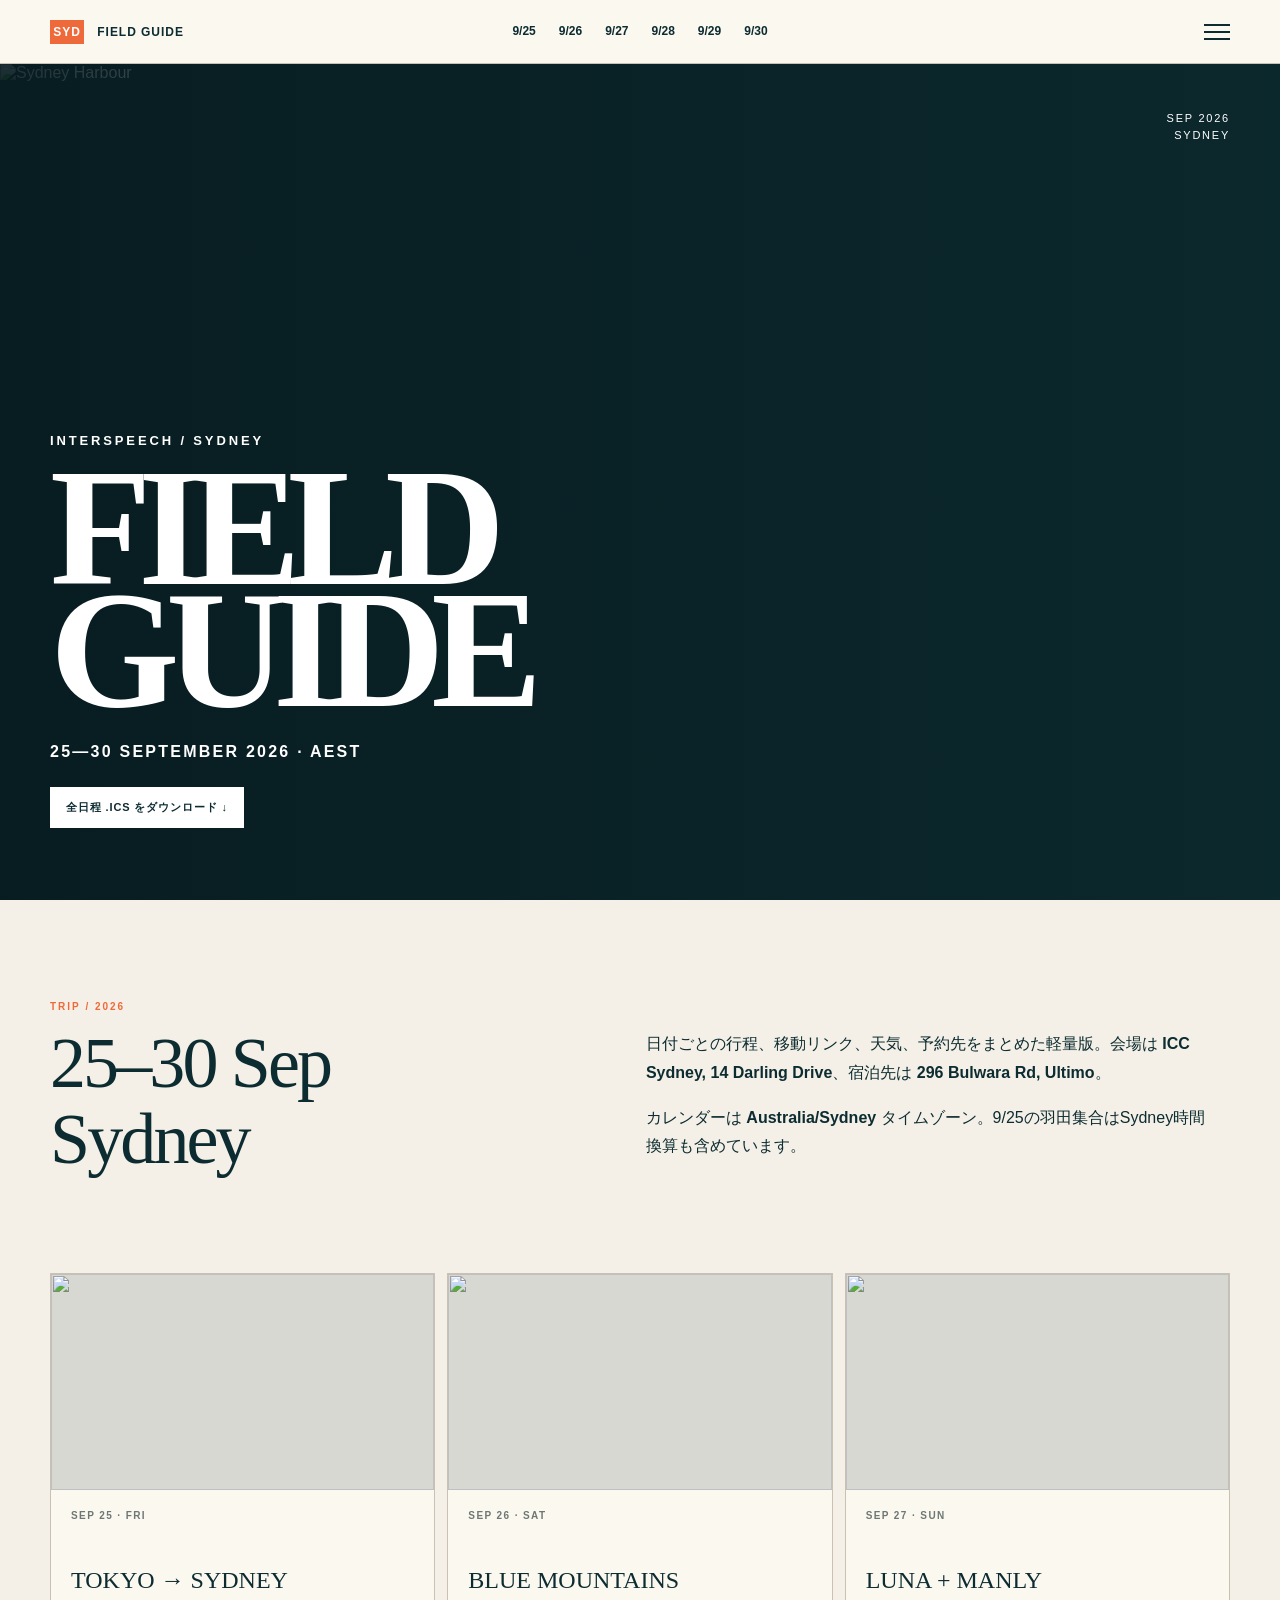
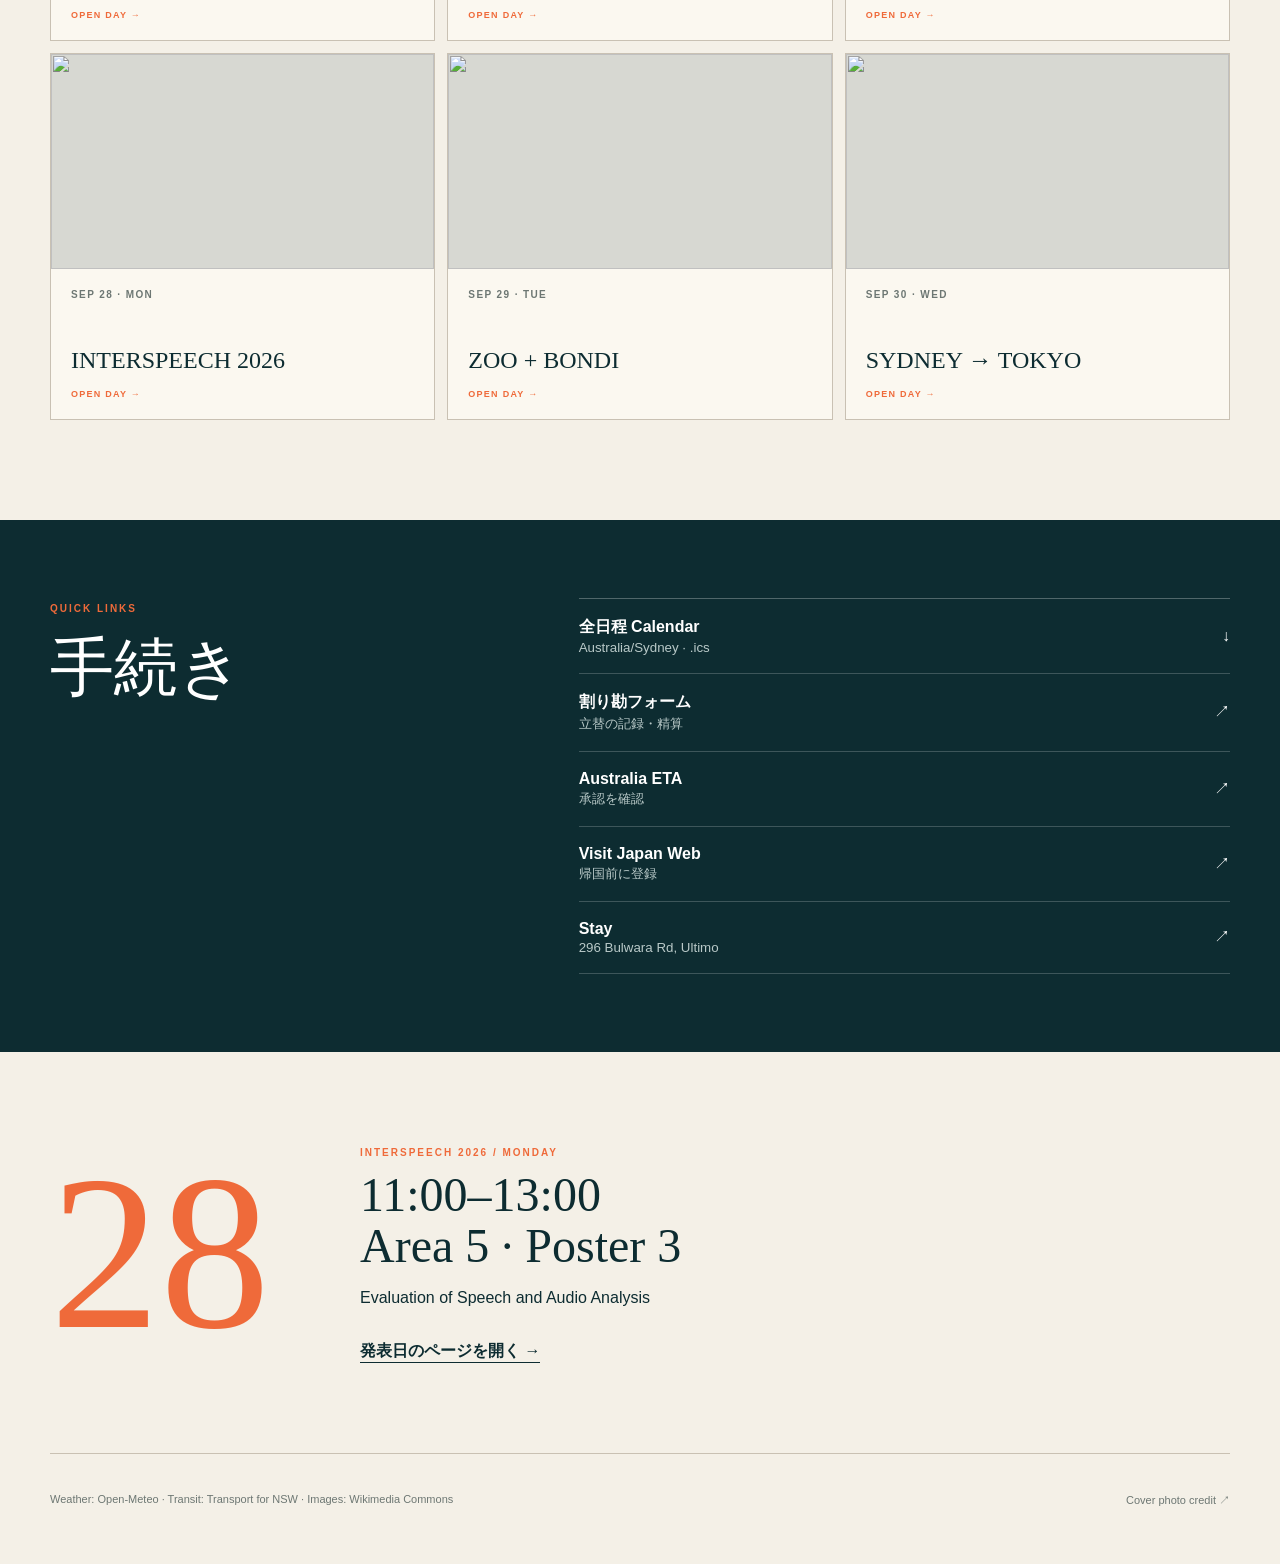
==== commit fa1835f8: "9/27と9/29の行程を入れ替え、地図と .ics を更新 - 9/27を Luna Park + Manly、9/29を Taronga Zoo + Bondi に組み替え - pinmap.js" ====
--- a/index.html
+++ b/index.html
@@ -1,8 +1,9 @@
-<!doctype html><html lang="ja"><head><meta charset="utf-8"><meta name="viewport" content="width=device-width,initial-scale=1,viewport-fit=cover"><meta name="theme-color" content="#102f35"><title>Sydney 2026 · Field Guide</title><link rel="preconnect" href="https://upload.wikimedia.org"><link rel="stylesheet" href="assets/styles.css"><script defer src="assets/app.js"></script></head><body><header class="mast"><a class="mast__brand" href="index.html"><span>SYD</span> FIELD GUIDE</a><nav class="mast__days"><a class="" href="2026-09-25.html">9/25</a><a class="" href="2026-09-26.html">9/26</a><a class="" href="2026-09-27.html">9/27</a><a class="" href="2026-09-28.html">9/28</a><a class="" href="2026-09-29.html">9/29</a><a class="" href="2026-09-30.html">9/30</a></nav><button class="mast__menu" type="button" data-menu-toggle aria-expanded="false" aria-controls="site-menu" aria-label="メニューを開く"><span></span><span></span><span></span></button></header><div class="drawer" id="site-menu" hidden><div class="drawer__panel" role="dialog" aria-modal="true" aria-label="メニュー"><button class="drawer__close" type="button" data-menu-close aria-label="メニューを閉じる">✕</button><a class="is-active" href="index.html"><span>INDEX<small>トップへ戻る</small></span><i>→</i></a><span class="drawer__label">DAYS</span><a class="" href="2026-09-25.html"><span>9/25<small>TOKYO → SYDNEY</small></span><i>→</i></a><a class="" href="2026-09-26.html"><span>9/26<small>BLUE MOUNTAINS</small></span><i>→</i></a><a class="" href="2026-09-27.html"><span>9/27<small>CITY + MANLY</small></span><i>→</i></a><a class="" href="2026-09-28.html"><span>9/28<small>INTERSPEECH 2026</small></span><i>→</i></a><a class="" href="2026-09-29.html"><span>9/29<small>SYDNEY ICONS</small></span><i>→</i></a><a class="" href="2026-09-30.html"><span>9/30<small>SYDNEY → TOKYO</small></span><i>→</i></a><span class="drawer__label">TOOLS</span><a href="https://docs.google.com/forms/d/e/1FAIpQLSeO3ZHM7XhFFpTsjCiCo8HhSdc8Eqjj0LkUxyBEu4n-cvH9MQ/viewform" target="_blank" rel="noopener"><span>割り勘フォーム<small>立替の記録・精算</small></span><i>↗</i></a><a href="sydney-2026-itinerary.ics" download><span>全日程 .ICS<small>Australia/Sydney</small></span><i>↓</i></a></div></div><main>
-<section class="cover"><img class="cover__image" src="https://upload.wikimedia.org/wikipedia/commons/thumb/5/53/Sydney_Opera_House_and_Harbour_Bridge_Dusk_%282%29_2019-06-21.jpg/1280px-Sydney_Opera_House_and_Harbour_Bridge_Dusk_%282%29_2019-06-21.jpg" alt="Sydney Harbour" fetchpriority="high"><div class="cover__shade"></div><div class="cover__issue">SEP 2026<br>SYDNEY</div><div class="cover__copy"><p>INTERSPEECH / SYDNEY</p><h1>FIELD<br>GUIDE</h1><div>25—30 SEPTEMBER 2026 · AEST</div><a class="calendar-button" href="sydney-2026-itinerary.ics" download>全日程 .ICS をダウンロード ↓</a></div></section>
-<section class="intro wrap"><div class="intro__lead"><span>TRIP / 2026</span><h2>25–30 Sep<br>Sydney</h2></div><div class="intro__copy"><p>日付ごとの行程、移動リンク、天気、予約先をまとめた軽量版。会場は <b>ICC Sydney, 14 Darling Drive</b>、宿泊先は <b>296 Bulwara Rd, Ultimo</b>。</p><p>カレンダーは <b>Australia/Sydney</b> タイムゾーン。9/25の羽田集合はSydney時間換算も含めています。</p></div></section>
-<section class="day-grid wrap"><a class="day-card" href="2026-09-25.html"><span class="day-card__media"><img src="https://upload.wikimedia.org/wikipedia/commons/thumb/b/b9/Haneda-airport-terminal_3_departure.jpg/500px-Haneda-airport-terminal_3_departure.jpg" alt="" loading="lazy" decoding="async"></span><span class="day-card__body"><small>SEP 25 · FRI</small><b>TOKYO → SYDNEY</b><em>OPEN DAY →</em></span></a><a class="day-card" href="2026-09-26.html"><span class="day-card__media"><img src="https://upload.wikimedia.org/wikipedia/commons/thumb/1/10/Blue_Mountains_-_3_sisters.jpg/500px-Blue_Mountains_-_3_sisters.jpg" alt="" loading="lazy" decoding="async"></span><span class="day-card__body"><small>SEP 26 · SAT</small><b>BLUE MOUNTAINS</b><em>OPEN DAY →</em></span></a><a class="day-card" href="2026-09-27.html"><span class="day-card__media"><img src="https://upload.wikimedia.org/wikipedia/commons/thumb/d/df/Bondi_Beach%2C_southwest_view_20230224_1.jpg/500px-Bondi_Beach%2C_southwest_view_20230224_1.jpg" alt="" loading="lazy" decoding="async"></span><span class="day-card__body"><small>SEP 27 · SUN</small><b>CITY + BONDI</b><em>OPEN DAY →</em></span></a><a class="day-card" href="2026-09-28.html"><span class="day-card__media"><img src="https://upload.wikimedia.org/wikipedia/commons/thumb/9/94/Darling_Harbour.jpg/500px-Darling_Harbour.jpg" alt="" loading="lazy" decoding="async"></span><span class="day-card__body"><small>SEP 28 · MON</small><b>INTERSPEECH 2026</b><em>OPEN DAY →</em></span></a><a class="day-card" href="2026-09-29.html"><span class="day-card__media"><img src="https://upload.wikimedia.org/wikipedia/commons/thumb/d/d8/Manly_beach.jpg/500px-Manly_beach.jpg" alt="" loading="lazy" decoding="async"></span><span class="day-card__body"><small>SEP 29 · TUE</small><b>ZOO + MANLY</b><em>OPEN DAY →</em></span></a><a class="day-card" href="2026-09-30.html"><span class="day-card__media"><img src="https://upload.wikimedia.org/wikipedia/commons/thumb/8/82/Check-in_in_the_International_terminal_at_Sydney_Airport.jpg/500px-Check-in_in_the_International_terminal_at_Sydney_Airport.jpg" alt="" loading="lazy" decoding="async"></span><span class="day-card__body"><small>SEP 30 · WED</small><b>SYDNEY → TOKYO</b><em>OPEN DAY →</em></span></a></section>
-<section class="utility-band"><div class="wrap utility-band__grid"><div><span>QUICK LINKS</span><h2>手続き</h2></div><div class="utility-links"><a href="sydney-2026-itinerary.ics" download><b>全日程 Calendar</b><small>Australia/Sydney · .ics</small><i>↓</i></a><a href="https://docs.google.com/forms/d/e/1FAIpQLSeO3ZHM7XhFFpTsjCiCo8HhSdc8Eqjj0LkUxyBEu4n-cvH9MQ/viewform" target="_blank" rel="noopener"><b>割り勘フォーム</b><small>立替の記録・精算</small><i>↗</i></a><a href="https://holidays.arc3.co.jp/aus-etas/" target="_blank" rel="noopener"><b>Australia ETA</b><small>承認を確認</small><i>↗</i></a><a href="https://services.digital.go.jp/visit-japan-web/" target="_blank" rel="noopener"><b>Visit Japan Web</b><small>帰国前に登録</small><i>↗</i></a><a href="https://www.google.com/maps/search/?api=1&query=296%20Bulwara%20Rd%20Ultimo%20NSW%202007%20Australia" target="_blank" rel="noopener"><b>Stay</b><small>296 Bulwara Rd, Ultimo</small><i>↗</i></a></div></div></section>
-<section class="conference-feature wrap"><div class="conference-feature__date">28</div><div><span>INTERSPEECH 2026 / MONDAY</span><h2>11:00–13:00<br>Area 5 · Poster 3</h2><p>Evaluation of Speech and Audio Analysis</p><a href="2026-09-28.html">発表日のページを開く →</a></div></section>
-<footer class="index-footer wrap"><p>Weather: Open-Meteo · Transit: Transport for NSW · Images: Wikimedia Commons</p><p><a href="https://commons.wikimedia.org/wiki/File:Sydney_Opera_House_and_Harbour_Bridge_Dusk_(2)_2019-06-21.jpg" target="_blank" rel="noopener">Cover photo credit ↗</a></p></footer>
+<!DOCTYPE html>
+<html lang="ja"><head><meta charset="utf-8"/><meta content="width=device-width,initial-scale=1,viewport-fit=cover" name="viewport"/><meta content="#102f35" name="theme-color"/><title>Sydney 2026 · Field Guide</title><link href="https://upload.wikimedia.org" rel="preconnect"/><link href="assets/styles.css" rel="stylesheet"/><script defer="" src="assets/app.js"></script></head><body><header class="mast"><a class="mast__brand" href="index.html"><span>SYD</span> FIELD GUIDE</a><nav class="mast__days"><a class="" href="2026-09-25.html">9/25</a><a class="" href="2026-09-26.html">9/26</a><a class="" href="2026-09-27.html">9/27</a><a class="" href="2026-09-28.html">9/28</a><a class="" href="2026-09-29.html">9/29</a><a class="" href="2026-09-30.html">9/30</a></nav><button aria-controls="site-menu" aria-expanded="false" aria-label="メニューを開く" class="mast__menu" data-menu-toggle="" type="button"><span></span><span></span><span></span></button></header><div class="drawer" hidden="" id="site-menu"><div aria-label="メニュー" aria-modal="true" class="drawer__panel" role="dialog"><button aria-label="メニューを閉じる" class="drawer__close" data-menu-close="" type="button">✕</button><a class="is-active" href="index.html"><span>INDEX<small>トップへ戻る</small></span><i>→</i></a><span class="drawer__label">DAYS</span><a class="" href="2026-09-25.html"><span>9/25<small>TOKYO → SYDNEY</small></span><i>→</i></a><a class="" href="2026-09-26.html"><span>9/26<small>BLUE MOUNTAINS</small></span><i>→</i></a><a class="" href="2026-09-27.html"><span>9/27<small>CITY + MANLY</small></span><i>→</i></a><a class="" href="2026-09-28.html"><span>9/28<small>INTERSPEECH 2026</small></span><i>→</i></a><a class="" href="2026-09-29.html"><span>9/29<small>SYDNEY ICONS</small></span><i>→</i></a><a class="" href="2026-09-30.html"><span>9/30<small>SYDNEY → TOKYO</small></span><i>→</i></a><span class="drawer__label">TOOLS</span><a href="https://docs.google.com/forms/d/e/1FAIpQLSeO3ZHM7XhFFpTsjCiCo8HhSdc8Eqjj0LkUxyBEu4n-cvH9MQ/viewform" rel="noopener" target="_blank"><span>割り勘フォーム<small>立替の記録・精算</small></span><i>↗</i></a><a download="" href="sydney-2026-itinerary.ics"><span>全日程 .ICS<small>Australia/Sydney</small></span><i>↓</i></a></div></div><main>
+<section class="cover"><img alt="Sydney Harbour" class="cover__image" fetchpriority="high" src="https://upload.wikimedia.org/wikipedia/commons/thumb/5/53/Sydney_Opera_House_and_Harbour_Bridge_Dusk_%282%29_2019-06-21.jpg/1280px-Sydney_Opera_House_and_Harbour_Bridge_Dusk_%282%29_2019-06-21.jpg"/><div class="cover__shade"></div><div class="cover__issue">SEP 2026<br/>SYDNEY</div><div class="cover__copy"><p>INTERSPEECH / SYDNEY</p><h1>FIELD<br/>GUIDE</h1><div>25—30 SEPTEMBER 2026 · AEST</div><a class="calendar-button" download="" href="sydney-2026-itinerary.ics">全日程 .ICS をダウンロード ↓</a></div></section>
+<section class="intro wrap"><div class="intro__lead"><span>TRIP / 2026</span><h2>25–30 Sep<br/>Sydney</h2></div><div class="intro__copy"><p>日付ごとの行程、移動リンク、天気、予約先をまとめた軽量版。会場は <b>ICC Sydney, 14 Darling Drive</b>、宿泊先は <b>296 Bulwara Rd, Ultimo</b>。</p><p>カレンダーは <b>Australia/Sydney</b> タイムゾーン。9/25の羽田集合はSydney時間換算も含めています。</p></div></section>
+<section class="day-grid wrap"><a class="day-card" href="2026-09-25.html"><span class="day-card__media"><img alt="" decoding="async" loading="lazy" src="https://upload.wikimedia.org/wikipedia/commons/thumb/b/b9/Haneda-airport-terminal_3_departure.jpg/500px-Haneda-airport-terminal_3_departure.jpg"/></span><span class="day-card__body"><small>SEP 25 · FRI</small><b>TOKYO → SYDNEY</b><em>OPEN DAY →</em></span></a><a class="day-card" href="2026-09-26.html"><span class="day-card__media"><img alt="" decoding="async" loading="lazy" src="https://upload.wikimedia.org/wikipedia/commons/thumb/1/10/Blue_Mountains_-_3_sisters.jpg/500px-Blue_Mountains_-_3_sisters.jpg"/></span><span class="day-card__body"><small>SEP 26 · SAT</small><b>BLUE MOUNTAINS</b><em>OPEN DAY →</em></span></a><a class="day-card" href="2026-09-27.html"><span class="day-card__media"><img alt="" decoding="async" loading="lazy" src="https://upload.wikimedia.org/wikipedia/commons/thumb/d/d8/Manly_beach.jpg/500px-Manly_beach.jpg"/></span><span class="day-card__body"><small>SEP 27 · SUN</small><b>LUNA + MANLY</b><em>OPEN DAY →</em></span></a><a class="day-card" href="2026-09-28.html"><span class="day-card__media"><img alt="" decoding="async" loading="lazy" src="https://upload.wikimedia.org/wikipedia/commons/thumb/9/94/Darling_Harbour.jpg/500px-Darling_Harbour.jpg"/></span><span class="day-card__body"><small>SEP 28 · MON</small><b>INTERSPEECH 2026</b><em>OPEN DAY →</em></span></a><a class="day-card" href="2026-09-29.html"><span class="day-card__media"><img alt="" decoding="async" loading="lazy" src="https://upload.wikimedia.org/wikipedia/commons/thumb/d/df/Bondi_Beach%2C_southwest_view_20230224_1.jpg/500px-Bondi_Beach%2C_southwest_view_20230224_1.jpg"/></span><span class="day-card__body"><small>SEP 29 · TUE</small><b>ZOO + BONDI</b><em>OPEN DAY →</em></span></a><a class="day-card" href="2026-09-30.html"><span class="day-card__media"><img alt="" decoding="async" loading="lazy" src="https://upload.wikimedia.org/wikipedia/commons/thumb/8/82/Check-in_in_the_International_terminal_at_Sydney_Airport.jpg/500px-Check-in_in_the_International_terminal_at_Sydney_Airport.jpg"/></span><span class="day-card__body"><small>SEP 30 · WED</small><b>SYDNEY → TOKYO</b><em>OPEN DAY →</em></span></a></section>
+<section class="utility-band"><div class="wrap utility-band__grid"><div><span>QUICK LINKS</span><h2>手続き</h2></div><div class="utility-links"><a download="" href="sydney-2026-itinerary.ics"><b>全日程 Calendar</b><small>Australia/Sydney · .ics</small><i>↓</i></a><a href="https://docs.google.com/forms/d/e/1FAIpQLSeO3ZHM7XhFFpTsjCiCo8HhSdc8Eqjj0LkUxyBEu4n-cvH9MQ/viewform" rel="noopener" target="_blank"><b>割り勘フォーム</b><small>立替の記録・精算</small><i>↗</i></a><a href="https://holidays.arc3.co.jp/aus-etas/" rel="noopener" target="_blank"><b>Australia ETA</b><small>承認を確認</small><i>↗</i></a><a href="https://services.digital.go.jp/visit-japan-web/" rel="noopener" target="_blank"><b>Visit Japan Web</b><small>帰国前に登録</small><i>↗</i></a><a href="https://www.google.com/maps/search/?api=1&amp;query=296%20Bulwara%20Rd%20Ultimo%20NSW%202007%20Australia" rel="noopener" target="_blank"><b>Stay</b><small>296 Bulwara Rd, Ultimo</small><i>↗</i></a></div></div></section>
+<section class="conference-feature wrap"><div class="conference-feature__date">28</div><div><span>INTERSPEECH 2026 / MONDAY</span><h2>11:00–13:00<br/>Area 5 · Poster 3</h2><p>Evaluation of Speech and Audio Analysis</p><a href="2026-09-28.html">発表日のページを開く →</a></div></section>
+<footer class="index-footer wrap"><p>Weather: Open-Meteo · Transit: Transport for NSW · Images: Wikimedia Commons</p><p><a href="https://commons.wikimedia.org/wiki/File:Sydney_Opera_House_and_Harbour_Bridge_Dusk_(2)_2019-06-21.jpg" rel="noopener" target="_blank">Cover photo credit ↗</a></p></footer>
 </main></body></html>
--- a/assets/styles.css
+++ b/assets/styles.css
@@ -6,3 +6,6 @@
 /* v5: all-stop embedded pin maps */
 .pin-map-section .wrap{padding-bottom:36px}.pin-map{position:relative;height:470px;overflow:hidden;background:#d9e5df;border:1px solid rgba(16,47,53,.18);touch-action:none;cursor:grab;user-select:none}.pin-map.is-dragging{cursor:grabbing}.pin-map__tiles,.pin-map__markers,.pin-map__route{position:absolute;inset:0}.pin-map__tiles img{position:absolute;width:256px;height:256px;max-width:none;pointer-events:none}.pin-map__route{width:100%;height:100%;pointer-events:none;overflow:visible}.pin-map__route polyline{fill:none;stroke:#e4553f;stroke-width:3;stroke-linecap:round;stroke-linejoin:round;stroke-dasharray:8 7;filter:drop-shadow(0 1px 0 rgba(255,255,255,.7))}.pin-map__marker{position:absolute;display:flex;align-items:center;gap:7px;text-decoration:none;color:#102f35;transform:translate(-17px,-17px);z-index:5;white-space:nowrap}.pin-map__dot{display:grid;place-items:center;width:34px;height:34px;border-radius:50%;background:#e4553f;color:#fff;font:800 12px/1 system-ui,sans-serif;border:3px solid #fff;box-shadow:0 2px 8px rgba(0,0,0,.28);flex:0 0 34px}.pin-map__label{max-width:175px;overflow:hidden;text-overflow:ellipsis;padding:5px 8px;background:rgba(255,255,255,.94);border:1px solid rgba(16,47,53,.18);box-shadow:0 2px 7px rgba(0,0,0,.14);font:700 11px/1.2 system-ui,sans-serif}.pin-map__marker:hover .pin-map__label,.pin-map__marker:focus .pin-map__label{background:#fff;outline:2px solid #e4553f}.pin-map__controls{position:absolute;top:12px;right:12px;z-index:10;display:grid;gap:5px}.pin-map__controls button{width:40px;height:40px;border:0;background:#fff;color:#102f35;font:700 22px/1 system-ui,sans-serif;box-shadow:0 2px 8px rgba(0,0,0,.2);cursor:pointer}.pin-map__attribution{position:absolute;right:6px;bottom:5px;z-index:10;padding:2px 4px;background:rgba(255,255,255,.88);font:10px/1.2 system-ui,sans-serif}.pin-map__attribution a{color:#102f35}.pin-list{display:grid;grid-template-columns:repeat(2,minmax(0,1fr));gap:1px;margin-top:1px;background:rgba(16,47,53,.12)}.pin-list__item{display:grid;grid-template-columns:44px 1fr 20px;align-items:center;gap:10px;min-height:76px;padding:12px 14px;background:#fff;color:#102f35;text-decoration:none}.pin-list__item>b{display:grid;place-items:center;width:34px;height:34px;border-radius:50%;background:#e4553f;color:#fff;font:800 11px/1 system-ui,sans-serif}.pin-list__item span{min-width:0}.pin-list__item strong{display:block;font-size:14px;line-height:1.25}.pin-list__item small{display:block;margin-top:4px;color:#607174;font-size:11px;line-height:1.35}.pin-list__item i{font-style:normal}.pin-list__item:hover{background:#f4f0e8}
 @media(max-width:720px){.pin-map{height:390px}.pin-map__label{display:none}.pin-list{grid-template-columns:1fr}.pin-list__item{min-height:68px}.pin-map__controls button{width:38px;height:38px}}
+
+/* v19: schedule-first Google Maps links + slower pinch/fullscreen maps */
+.agenda__links{display:flex;flex-wrap:wrap;gap:12px;align-items:center;margin-top:11px}.agenda__links .inline-link{margin-top:0}.inline-link--secondary{color:var(--muted);border-bottom-color:#aeb9b2}.pin-map__marker{pointer-events:none}.pin-map__hint{position:absolute;left:10px;bottom:8px;z-index:10;padding:5px 7px;background:rgba(255,255,255,.9);font:700 10px/1.2 system-ui,sans-serif;color:#35504f;box-shadow:0 1px 5px rgba(0,0,0,.12);pointer-events:none}.pin-map:fullscreen,.pin-map:-webkit-full-screen,.pin-map.is-fullscreen-fallback{width:100vw;height:100vh;max-width:none;border:0;background:#d9e5df}.pin-map.is-fullscreen-fallback{position:fixed;inset:0;z-index:9999}.is-map-fullscreen{overflow:hidden}.pin-map:fullscreen .pin-map__label,.pin-map:-webkit-full-screen .pin-map__label,.pin-map.is-fullscreen-fallback .pin-map__label{display:inline-block}.pin-map:fullscreen .pin-map__controls,.pin-map:-webkit-full-screen .pin-map__controls,.pin-map.is-fullscreen-fallback .pin-map__controls{top:max(12px,env(safe-area-inset-top));right:max(12px,env(safe-area-inset-right))}.pin-map:fullscreen .pin-map__hint,.pin-map:-webkit-full-screen .pin-map__hint,.pin-map.is-fullscreen-fallback .pin-map__hint{left:max(10px,env(safe-area-inset-left));bottom:max(8px,env(safe-area-inset-bottom))}
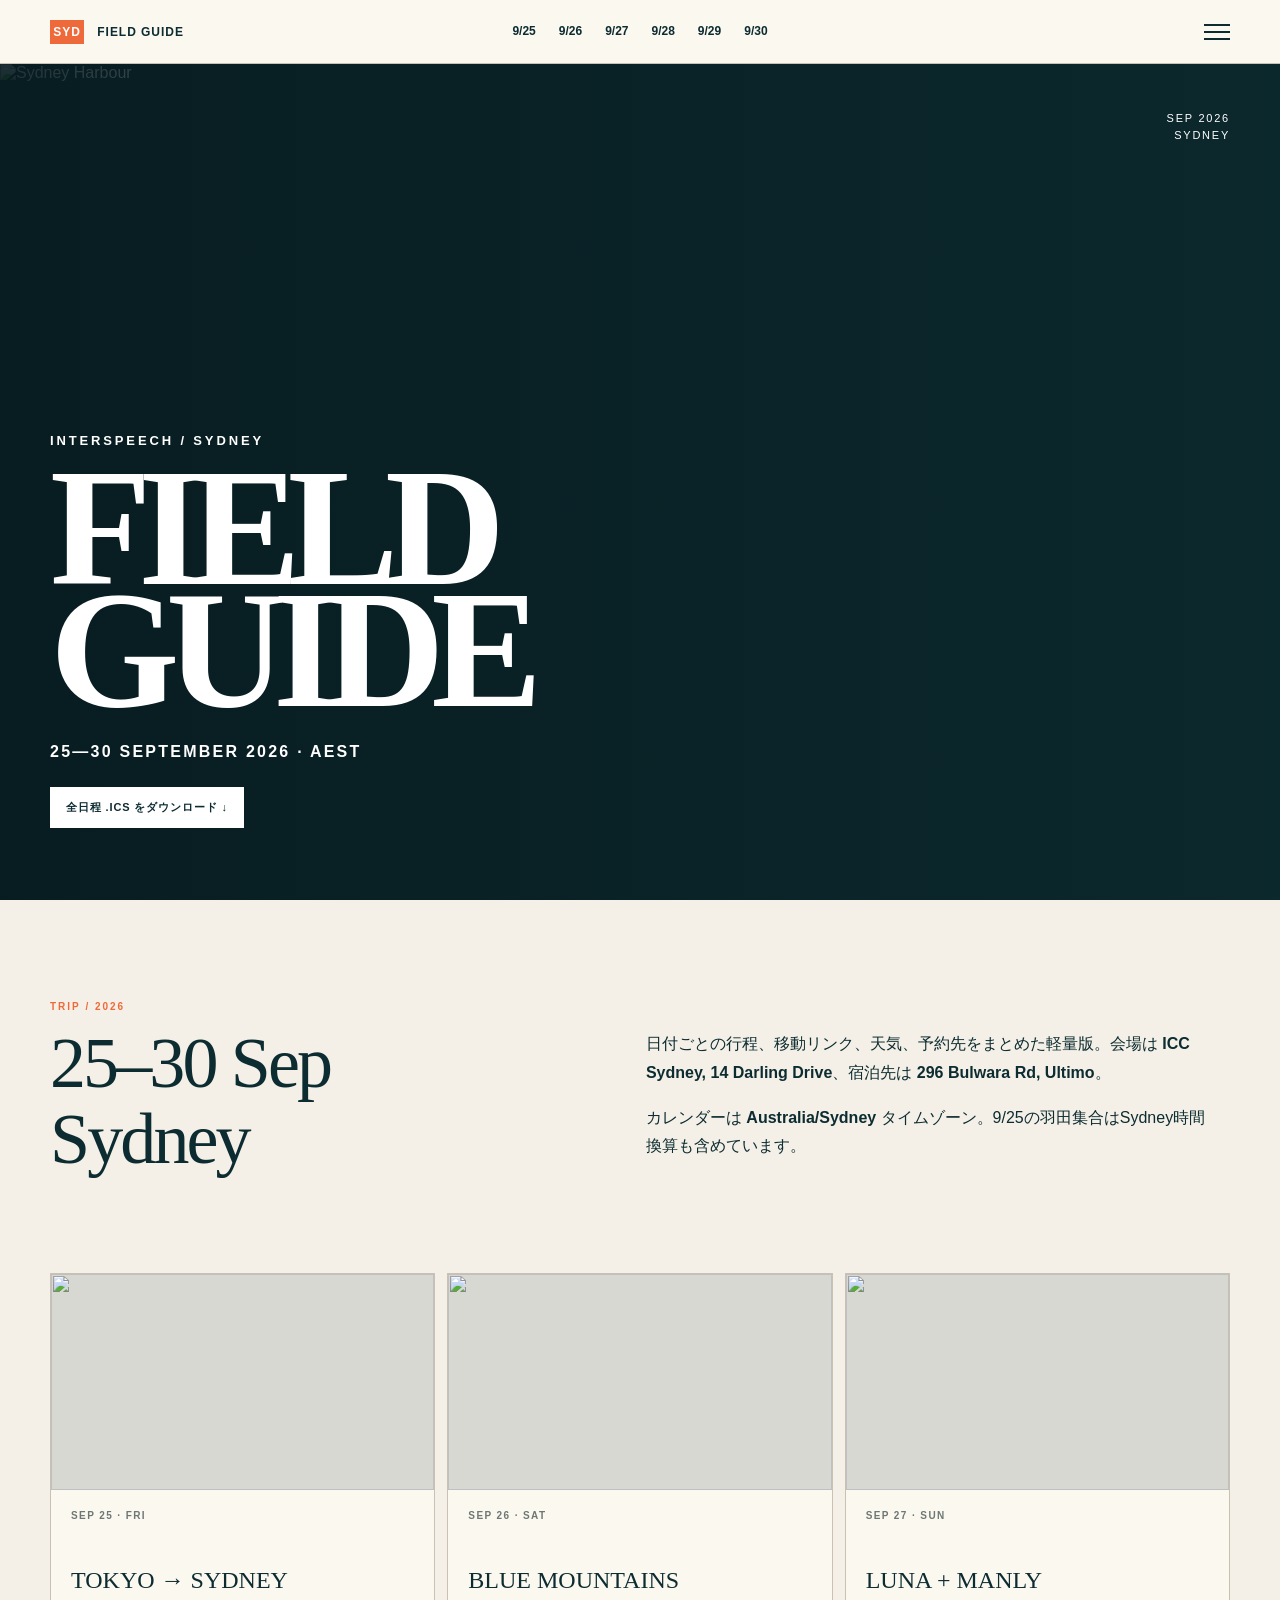
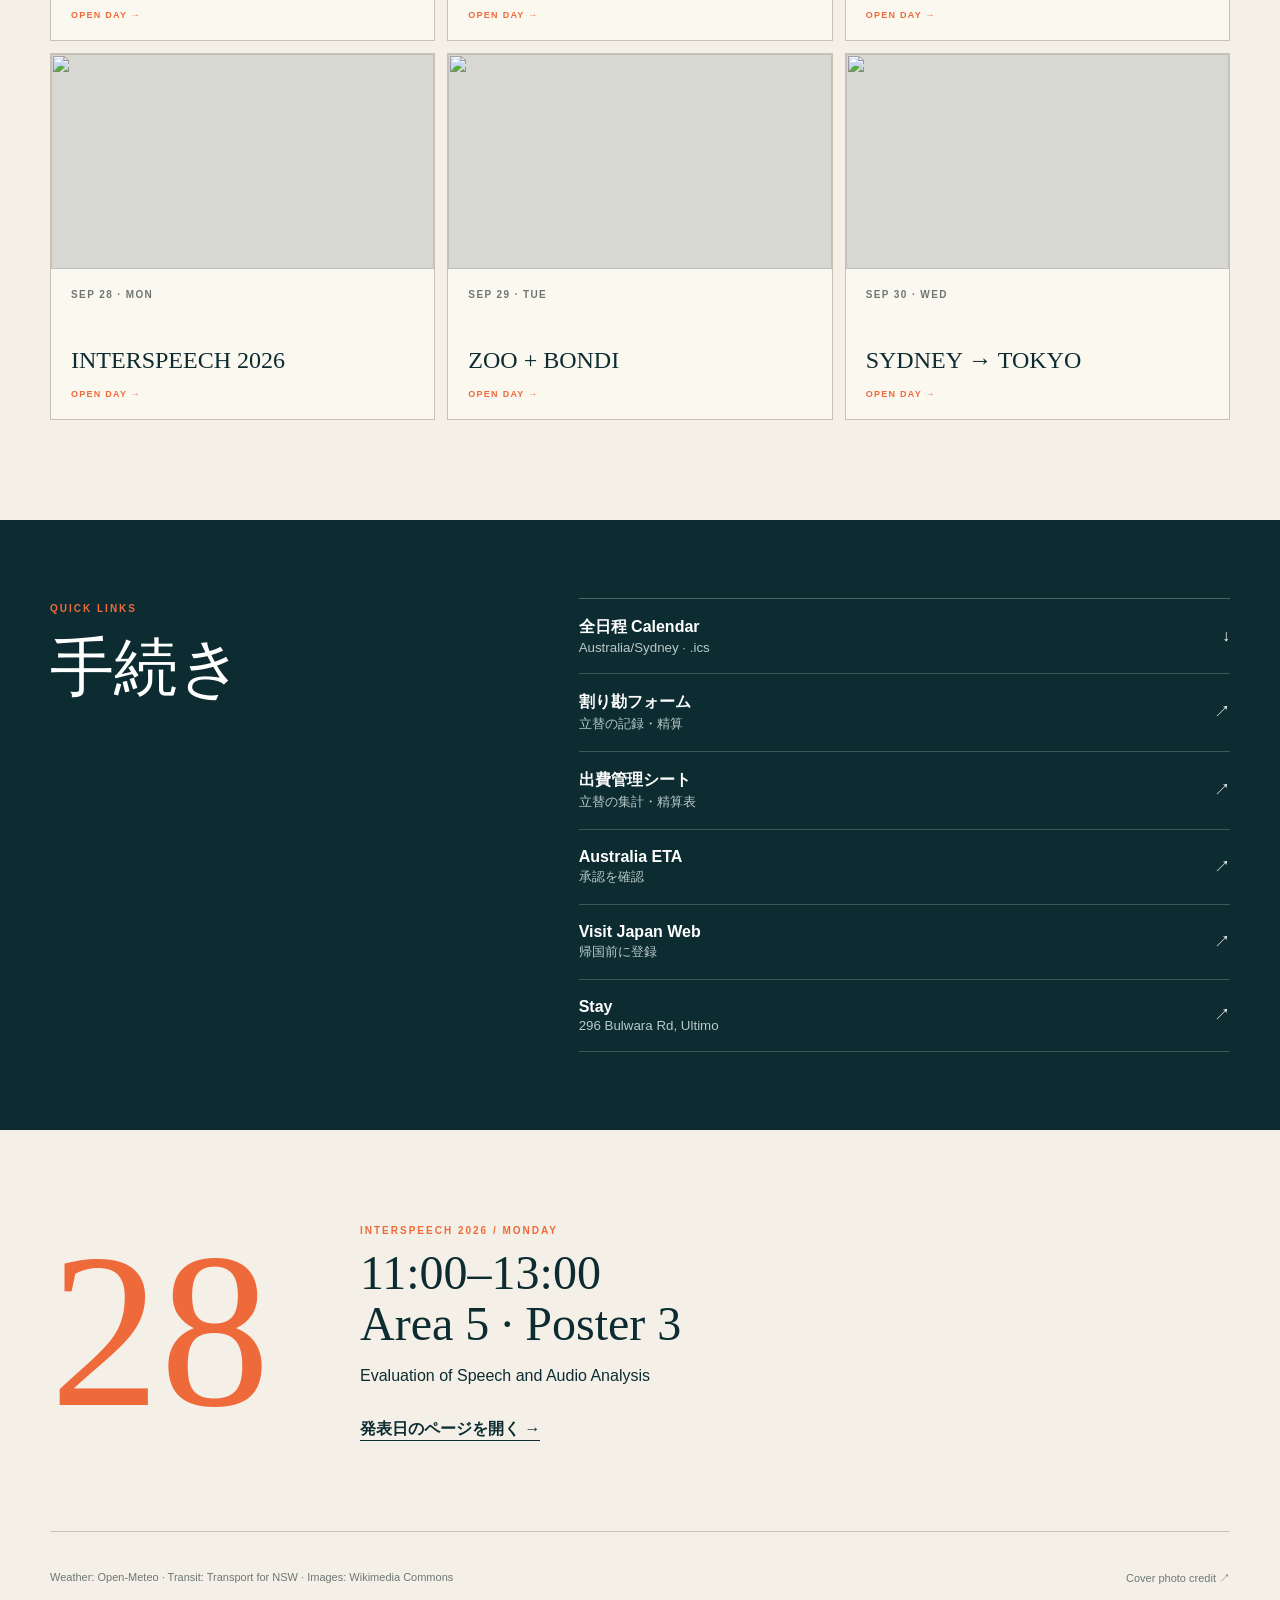
==== commit 75276ab4: "up" ====
--- a/index.html
+++ b/index.html
@@ -1,9 +1,9 @@
 <!DOCTYPE html>
-<html lang="ja"><head><meta charset="utf-8"/><meta content="width=device-width,initial-scale=1,viewport-fit=cover" name="viewport"/><meta content="#102f35" name="theme-color"/><title>Sydney 2026 · Field Guide</title><link href="https://upload.wikimedia.org" rel="preconnect"/><link href="assets/styles.css" rel="stylesheet"/><script defer="" src="assets/app.js"></script></head><body><header class="mast"><a class="mast__brand" href="index.html"><span>SYD</span> FIELD GUIDE</a><nav class="mast__days"><a class="" href="2026-09-25.html">9/25</a><a class="" href="2026-09-26.html">9/26</a><a class="" href="2026-09-27.html">9/27</a><a class="" href="2026-09-28.html">9/28</a><a class="" href="2026-09-29.html">9/29</a><a class="" href="2026-09-30.html">9/30</a></nav><button aria-controls="site-menu" aria-expanded="false" aria-label="メニューを開く" class="mast__menu" data-menu-toggle="" type="button"><span></span><span></span><span></span></button></header><div class="drawer" hidden="" id="site-menu"><div aria-label="メニュー" aria-modal="true" class="drawer__panel" role="dialog"><button aria-label="メニューを閉じる" class="drawer__close" data-menu-close="" type="button">✕</button><a class="is-active" href="index.html"><span>INDEX<small>トップへ戻る</small></span><i>→</i></a><span class="drawer__label">DAYS</span><a class="" href="2026-09-25.html"><span>9/25<small>TOKYO → SYDNEY</small></span><i>→</i></a><a class="" href="2026-09-26.html"><span>9/26<small>BLUE MOUNTAINS</small></span><i>→</i></a><a class="" href="2026-09-27.html"><span>9/27<small>CITY + MANLY</small></span><i>→</i></a><a class="" href="2026-09-28.html"><span>9/28<small>INTERSPEECH 2026</small></span><i>→</i></a><a class="" href="2026-09-29.html"><span>9/29<small>SYDNEY ICONS</small></span><i>→</i></a><a class="" href="2026-09-30.html"><span>9/30<small>SYDNEY → TOKYO</small></span><i>→</i></a><span class="drawer__label">TOOLS</span><a href="https://docs.google.com/forms/d/e/1FAIpQLSeO3ZHM7XhFFpTsjCiCo8HhSdc8Eqjj0LkUxyBEu4n-cvH9MQ/viewform" rel="noopener" target="_blank"><span>割り勘フォーム<small>立替の記録・精算</small></span><i>↗</i></a><a download="" href="sydney-2026-itinerary.ics"><span>全日程 .ICS<small>Australia/Sydney</small></span><i>↓</i></a></div></div><main>
-<section class="cover"><img alt="Sydney Harbour" class="cover__image" fetchpriority="high" src="https://upload.wikimedia.org/wikipedia/commons/thumb/5/53/Sydney_Opera_House_and_Harbour_Bridge_Dusk_%282%29_2019-06-21.jpg/1280px-Sydney_Opera_House_and_Harbour_Bridge_Dusk_%282%29_2019-06-21.jpg"/><div class="cover__shade"></div><div class="cover__issue">SEP 2026<br/>SYDNEY</div><div class="cover__copy"><p>INTERSPEECH / SYDNEY</p><h1>FIELD<br/>GUIDE</h1><div>25—30 SEPTEMBER 2026 · AEST</div><a class="calendar-button" download="" href="sydney-2026-itinerary.ics">全日程 .ICS をダウンロード ↓</a></div></section>
+<html lang="ja"><head><meta charset="utf-8"/><meta content="width=device-width,initial-scale=1,viewport-fit=cover" name="viewport"/><meta content="#102f35" name="theme-color"/><title>Sydney 2026 · Field Guide</title><link href="https://upload.wikimedia.org" rel="preconnect"/><link href="assets/styles.css" rel="stylesheet"/><script defer="" src="assets/app.js"></script><link href="manifest.webmanifest" rel="manifest"/><link href="assets/icon.svg" rel="icon" type="image/svg+xml"/><link href="assets/apple-touch-icon.png" rel="apple-touch-icon"/><meta content="yes" name="mobile-web-app-capable"/><meta content="Sydney 2026" name="apple-mobile-web-app-title"/><link href="https://api.open-meteo.com" rel="preconnect"/></head><body><header class="mast"><a class="mast__brand" href="index.html"><span>SYD</span> FIELD GUIDE</a><nav class="mast__days"><a class="" href="2026-09-25.html">9/25</a><a class="" href="2026-09-26.html">9/26</a><a class="" href="2026-09-27.html">9/27</a><a class="" href="2026-09-28.html">9/28</a><a class="" href="2026-09-29.html">9/29</a><a class="" href="2026-09-30.html">9/30</a></nav><button aria-controls="site-menu" aria-expanded="false" aria-label="メニューを開く" class="mast__menu" data-menu-toggle="" type="button"><span></span><span></span><span></span></button></header><div class="drawer" hidden="" id="site-menu"><div aria-label="メニュー" aria-modal="true" class="drawer__panel" role="dialog"><button aria-label="メニューを閉じる" class="drawer__close" data-menu-close="" type="button">✕</button><a class="is-active" href="index.html"><span>INDEX<small>トップへ戻る</small></span><i>→</i></a><span class="drawer__label">DAYS</span><a class="" href="2026-09-25.html"><span>9/25<small>TOKYO → SYDNEY</small></span><i>→</i></a><a class="" href="2026-09-26.html"><span>9/26<small>BLUE MOUNTAINS</small></span><i>→</i></a><a class="" href="2026-09-27.html"><span>9/27<small>CITY + MANLY</small></span><i>→</i></a><a class="" href="2026-09-28.html"><span>9/28<small>INTERSPEECH 2026</small></span><i>→</i></a><a class="" href="2026-09-29.html"><span>9/29<small>SYDNEY ICONS</small></span><i>→</i></a><a class="" href="2026-09-30.html"><span>9/30<small>SYDNEY → TOKYO</small></span><i>→</i></a><span class="drawer__label">TOOLS</span><a href="https://docs.google.com/forms/d/e/1FAIpQLSeO3ZHM7XhFFpTsjCiCo8HhSdc8Eqjj0LkUxyBEu4n-cvH9MQ/viewform" rel="noopener" target="_blank"><span>割り勘フォーム<small>立替の記録・精算</small></span><i>↗</i></a><a href="https://docs.google.com/spreadsheets/d/1zBdbilSw6up5oyqNW6EYrwCMaFDBjgrZafCD71lI1Zc/edit?gid=1643533620#gid=1643533620" rel="noopener" target="_blank"><span>出費管理シート<small>立替の集計・精算表</small></span><i>↗</i></a><a download="" href="sydney-2026-itinerary.ics"><span>全日程 .ICS<small>Australia/Sydney</small></span><i>↓</i></a><button class="drawer__save drawer__save--clear" data-cache-clear="" type="button"><span>キャッシュを削除<small>最新版を取り直す</small></span><i>↻</i></button></div></div><main>
+<section class="cover"><img alt="Sydney Harbour" class="cover__image" fetchpriority="high" src="https://upload.wikimedia.org/wikipedia/commons/thumb/5/53/Sydney_Opera_House_and_Harbour_Bridge_Dusk_%282%29_2019-06-21.jpg/960px-Sydney_Opera_House_and_Harbour_Bridge_Dusk_%282%29_2019-06-21.jpg"/><div class="cover__shade"></div><div class="cover__issue">SEP 2026<br/>SYDNEY</div><div class="cover__copy"><p>INTERSPEECH / SYDNEY</p><h1>FIELD<br/>GUIDE</h1><div>25—30 SEPTEMBER 2026 · AEST</div><a class="calendar-button" download="" href="sydney-2026-itinerary.ics">全日程 .ICS をダウンロード ↓</a></div></section>
 <section class="intro wrap"><div class="intro__lead"><span>TRIP / 2026</span><h2>25–30 Sep<br/>Sydney</h2></div><div class="intro__copy"><p>日付ごとの行程、移動リンク、天気、予約先をまとめた軽量版。会場は <b>ICC Sydney, 14 Darling Drive</b>、宿泊先は <b>296 Bulwara Rd, Ultimo</b>。</p><p>カレンダーは <b>Australia/Sydney</b> タイムゾーン。9/25の羽田集合はSydney時間換算も含めています。</p></div></section>
 <section class="day-grid wrap"><a class="day-card" href="2026-09-25.html"><span class="day-card__media"><img alt="" decoding="async" loading="lazy" src="https://upload.wikimedia.org/wikipedia/commons/thumb/b/b9/Haneda-airport-terminal_3_departure.jpg/500px-Haneda-airport-terminal_3_departure.jpg"/></span><span class="day-card__body"><small>SEP 25 · FRI</small><b>TOKYO → SYDNEY</b><em>OPEN DAY →</em></span></a><a class="day-card" href="2026-09-26.html"><span class="day-card__media"><img alt="" decoding="async" loading="lazy" src="https://upload.wikimedia.org/wikipedia/commons/thumb/1/10/Blue_Mountains_-_3_sisters.jpg/500px-Blue_Mountains_-_3_sisters.jpg"/></span><span class="day-card__body"><small>SEP 26 · SAT</small><b>BLUE MOUNTAINS</b><em>OPEN DAY →</em></span></a><a class="day-card" href="2026-09-27.html"><span class="day-card__media"><img alt="" decoding="async" loading="lazy" src="https://upload.wikimedia.org/wikipedia/commons/thumb/d/d8/Manly_beach.jpg/500px-Manly_beach.jpg"/></span><span class="day-card__body"><small>SEP 27 · SUN</small><b>LUNA + MANLY</b><em>OPEN DAY →</em></span></a><a class="day-card" href="2026-09-28.html"><span class="day-card__media"><img alt="" decoding="async" loading="lazy" src="https://upload.wikimedia.org/wikipedia/commons/thumb/9/94/Darling_Harbour.jpg/500px-Darling_Harbour.jpg"/></span><span class="day-card__body"><small>SEP 28 · MON</small><b>INTERSPEECH 2026</b><em>OPEN DAY →</em></span></a><a class="day-card" href="2026-09-29.html"><span class="day-card__media"><img alt="" decoding="async" loading="lazy" src="https://upload.wikimedia.org/wikipedia/commons/thumb/d/df/Bondi_Beach%2C_southwest_view_20230224_1.jpg/500px-Bondi_Beach%2C_southwest_view_20230224_1.jpg"/></span><span class="day-card__body"><small>SEP 29 · TUE</small><b>ZOO + BONDI</b><em>OPEN DAY →</em></span></a><a class="day-card" href="2026-09-30.html"><span class="day-card__media"><img alt="" decoding="async" loading="lazy" src="https://upload.wikimedia.org/wikipedia/commons/thumb/8/82/Check-in_in_the_International_terminal_at_Sydney_Airport.jpg/500px-Check-in_in_the_International_terminal_at_Sydney_Airport.jpg"/></span><span class="day-card__body"><small>SEP 30 · WED</small><b>SYDNEY → TOKYO</b><em>OPEN DAY →</em></span></a></section>
-<section class="utility-band"><div class="wrap utility-band__grid"><div><span>QUICK LINKS</span><h2>手続き</h2></div><div class="utility-links"><a download="" href="sydney-2026-itinerary.ics"><b>全日程 Calendar</b><small>Australia/Sydney · .ics</small><i>↓</i></a><a href="https://docs.google.com/forms/d/e/1FAIpQLSeO3ZHM7XhFFpTsjCiCo8HhSdc8Eqjj0LkUxyBEu4n-cvH9MQ/viewform" rel="noopener" target="_blank"><b>割り勘フォーム</b><small>立替の記録・精算</small><i>↗</i></a><a href="https://holidays.arc3.co.jp/aus-etas/" rel="noopener" target="_blank"><b>Australia ETA</b><small>承認を確認</small><i>↗</i></a><a href="https://services.digital.go.jp/visit-japan-web/" rel="noopener" target="_blank"><b>Visit Japan Web</b><small>帰国前に登録</small><i>↗</i></a><a href="https://www.google.com/maps/search/?api=1&amp;query=296%20Bulwara%20Rd%20Ultimo%20NSW%202007%20Australia" rel="noopener" target="_blank"><b>Stay</b><small>296 Bulwara Rd, Ultimo</small><i>↗</i></a></div></div></section>
+<section class="utility-band"><div class="wrap utility-band__grid"><div><span>QUICK LINKS</span><h2>手続き</h2></div><div class="utility-links"><a download="" href="sydney-2026-itinerary.ics"><b>全日程 Calendar</b><small>Australia/Sydney · .ics</small><i>↓</i></a><a href="https://docs.google.com/forms/d/e/1FAIpQLSeO3ZHM7XhFFpTsjCiCo8HhSdc8Eqjj0LkUxyBEu4n-cvH9MQ/viewform" rel="noopener" target="_blank"><b>割り勘フォーム</b><small>立替の記録・精算</small><i>↗</i></a><a href="https://docs.google.com/spreadsheets/d/1zBdbilSw6up5oyqNW6EYrwCMaFDBjgrZafCD71lI1Zc/edit?gid=1643533620#gid=1643533620" rel="noopener" target="_blank"><b>出費管理シート</b><small>立替の集計・精算表</small><i>↗</i></a><a href="https://holidays.arc3.co.jp/aus-etas/" rel="noopener" target="_blank"><b>Australia ETA</b><small>承認を確認</small><i>↗</i></a><a href="https://services.digital.go.jp/visit-japan-web/" rel="noopener" target="_blank"><b>Visit Japan Web</b><small>帰国前に登録</small><i>↗</i></a><a href="https://www.google.com/maps/search/?api=1&amp;query=296%20Bulwara%20Rd%20Ultimo%20NSW%202007%20Australia" rel="noopener" target="_blank"><b>Stay</b><small>296 Bulwara Rd, Ultimo</small><i>↗</i></a></div></div></section>
 <section class="conference-feature wrap"><div class="conference-feature__date">28</div><div><span>INTERSPEECH 2026 / MONDAY</span><h2>11:00–13:00<br/>Area 5 · Poster 3</h2><p>Evaluation of Speech and Audio Analysis</p><a href="2026-09-28.html">発表日のページを開く →</a></div></section>
 <footer class="index-footer wrap"><p>Weather: Open-Meteo · Transit: Transport for NSW · Images: Wikimedia Commons</p><p><a href="https://commons.wikimedia.org/wiki/File:Sydney_Opera_House_and_Harbour_Bridge_Dusk_(2)_2019-06-21.jpg" rel="noopener" target="_blank">Cover photo credit ↗</a></p></footer>
 </main></body></html>
--- a/assets/styles.css
+++ b/assets/styles.css
@@ -9,3 +9,10 @@
 
 /* v19: schedule-first Google Maps links + slower pinch/fullscreen maps */
 .agenda__links{display:flex;flex-wrap:wrap;gap:12px;align-items:center;margin-top:11px}.agenda__links .inline-link{margin-top:0}.inline-link--secondary{color:var(--muted);border-bottom-color:#aeb9b2}.pin-map__marker{pointer-events:none}.pin-map__hint{position:absolute;left:10px;bottom:8px;z-index:10;padding:5px 7px;background:rgba(255,255,255,.9);font:700 10px/1.2 system-ui,sans-serif;color:#35504f;box-shadow:0 1px 5px rgba(0,0,0,.12);pointer-events:none}.pin-map:fullscreen,.pin-map:-webkit-full-screen,.pin-map.is-fullscreen-fallback{width:100vw;height:100vh;max-width:none;border:0;background:#d9e5df}.pin-map.is-fullscreen-fallback{position:fixed;inset:0;z-index:9999}.is-map-fullscreen{overflow:hidden}.pin-map:fullscreen .pin-map__label,.pin-map:-webkit-full-screen .pin-map__label,.pin-map.is-fullscreen-fallback .pin-map__label{display:inline-block}.pin-map:fullscreen .pin-map__controls,.pin-map:-webkit-full-screen .pin-map__controls,.pin-map.is-fullscreen-fallback .pin-map__controls{top:max(12px,env(safe-area-inset-top));right:max(12px,env(safe-area-inset-right))}.pin-map:fullscreen .pin-map__hint,.pin-map:-webkit-full-screen .pin-map__hint,.pin-map.is-fullscreen-fallback .pin-map__hint{left:max(10px,env(safe-area-inset-left));bottom:max(8px,env(safe-area-inset-bottom))}
+
+/* v22: オフライン保存ボタン（ドロワー） */
+.drawer__save{display:grid;grid-template-columns:1fr auto;align-items:center;gap:14px;width:100%;padding:14px 0;border:0;border-bottom:1px solid var(--line);background:none;font-family:inherit;font-size:15px;font-weight:800;color:var(--deep);text-align:left;cursor:pointer}.drawer__save small{display:block;font-size:10px;font-weight:900;letter-spacing:.12em;color:var(--muted);margin-top:5px}.drawer__save i{font-style:normal;font-size:13px;color:var(--muted)}.drawer__save:hover{color:var(--orange)}.drawer__save.is-done,.drawer__save.is-done small,.drawer__save.is-done i{color:#2b6f52}
+.drawer__save--clear{color:var(--muted)}.drawer__save--clear:hover{color:#c0402a}
+
+/* v25: 予約カード（Bounce 荷物預け QR / PIN） */
+.booking{padding:0 0 46px}.booking__head span{font-size:10px;font-weight:900;letter-spacing:.2em;color:var(--orange)}.booking__head h2{font-family:Georgia,"Yu Mincho",serif;font-weight:500;font-size:clamp(30px,4vw,44px);line-height:1.05;letter-spacing:-.03em;margin:8px 0 22px}.booking__body{display:grid;grid-template-columns:287px 1fr;gap:34px;align-items:start;background:var(--cream);border:1px solid var(--line);padding:26px}.booking__qr{margin:0}.booking__qr img{width:100%;height:auto;background:#fff;border:1px solid var(--line);padding:10px}.booking__qr figcaption{margin-top:9px;font-size:10px;font-weight:900;letter-spacing:.12em;color:var(--muted);line-height:1.6}.booking__meta{margin:0;display:grid;gap:1px;background:var(--line);border:1px solid var(--line)}.booking__meta>div{display:grid;grid-template-columns:96px 1fr;gap:14px;padding:14px 16px;background:var(--cream)}.booking__meta dt{font-size:10px;font-weight:900;letter-spacing:.16em;color:var(--muted);padding-top:3px}.booking__meta dd{margin:0;font-size:14px;line-height:1.7}.booking__pin{font-family:Georgia,serif;font-size:32px;font-weight:700;letter-spacing:.14em;color:var(--orange);line-height:1}.booking__meta .inline-link{margin-top:0;margin-right:14px;display:inline-block}@media(max-width:720px){.booking__body{grid-template-columns:1fr;gap:24px;padding:18px}.booking__qr img{max-width:260px}.booking__meta>div{grid-template-columns:1fr;gap:6px}.booking__meta dt{padding-top:0}}
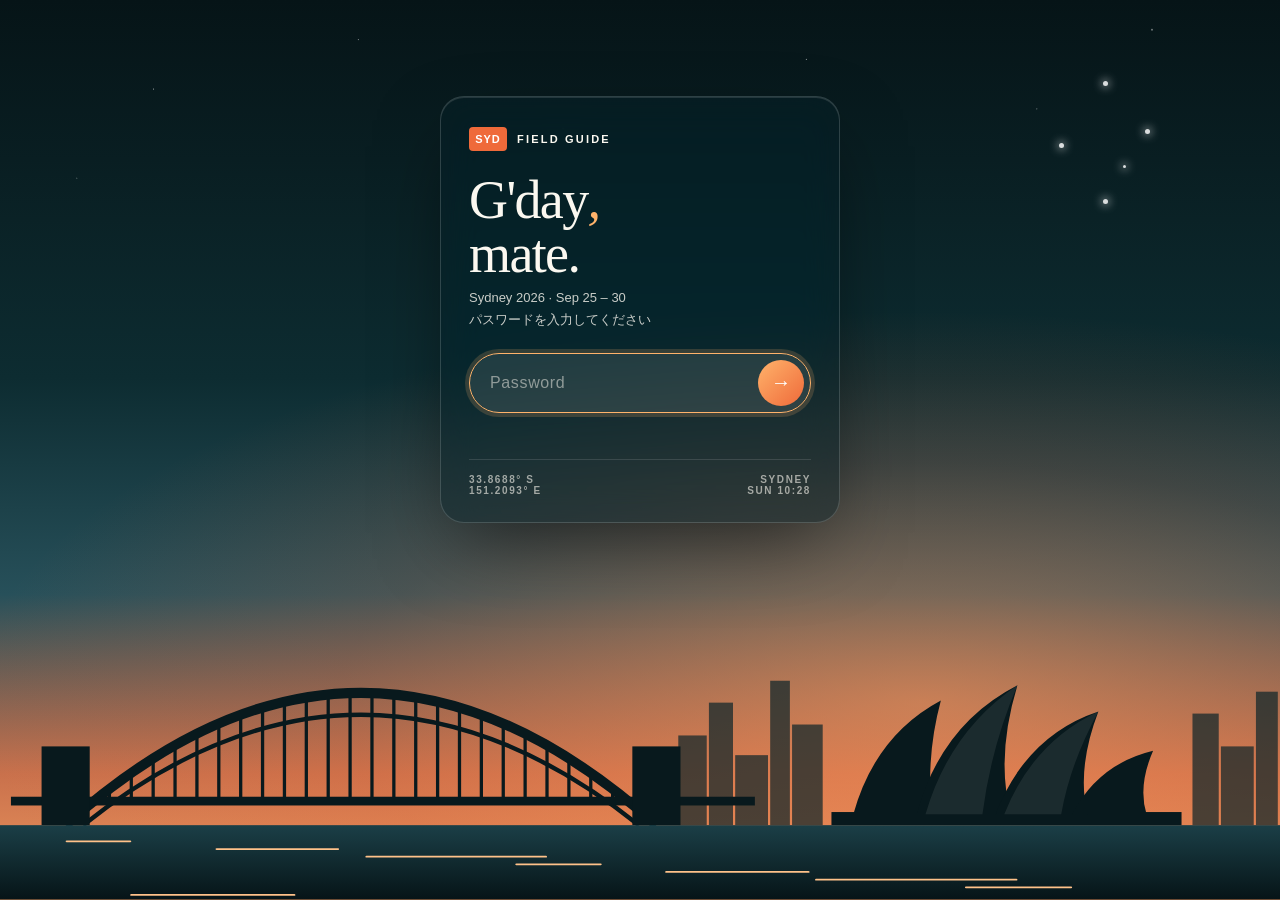
==== commit feea0562: "Add Airbnb link, stay Wi-Fi card and site-wide password gate Co-Authored-By: Claude Opus 5.5 (1M con" ====
--- a/index.html
+++ b/index.html
@@ -1,9 +1,9 @@
 <!DOCTYPE html>
-<html lang="ja"><head><meta charset="utf-8"/><meta content="width=device-width,initial-scale=1,viewport-fit=cover" name="viewport"/><meta content="#102f35" name="theme-color"/><title>Sydney 2026 · Field Guide</title><link href="https://upload.wikimedia.org" rel="preconnect"/><link href="assets/styles.css" rel="stylesheet"/><script defer="" src="assets/app.js"></script><link href="manifest.webmanifest" rel="manifest"/><link href="assets/icon.svg" rel="icon" type="image/svg+xml"/><link href="assets/apple-touch-icon.png" rel="apple-touch-icon"/><meta content="yes" name="mobile-web-app-capable"/><meta content="Sydney 2026" name="apple-mobile-web-app-title"/><link href="https://api.open-meteo.com" rel="preconnect"/></head><body><header class="mast"><a class="mast__brand" href="index.html"><span>SYD</span> FIELD GUIDE</a><nav class="mast__days"><a class="" href="2026-09-25.html">9/25</a><a class="" href="2026-09-26.html">9/26</a><a class="" href="2026-09-27.html">9/27</a><a class="" href="2026-09-28.html">9/28</a><a class="" href="2026-09-29.html">9/29</a><a class="" href="2026-09-30.html">9/30</a></nav><button aria-controls="site-menu" aria-expanded="false" aria-label="メニューを開く" class="mast__menu" data-menu-toggle="" type="button"><span></span><span></span><span></span></button></header><div class="drawer" hidden="" id="site-menu"><div aria-label="メニュー" aria-modal="true" class="drawer__panel" role="dialog"><button aria-label="メニューを閉じる" class="drawer__close" data-menu-close="" type="button">✕</button><a class="is-active" href="index.html"><span>INDEX<small>トップへ戻る</small></span><i>→</i></a><span class="drawer__label">DAYS</span><a class="" href="2026-09-25.html"><span>9/25<small>TOKYO → SYDNEY</small></span><i>→</i></a><a class="" href="2026-09-26.html"><span>9/26<small>BLUE MOUNTAINS</small></span><i>→</i></a><a class="" href="2026-09-27.html"><span>9/27<small>CITY + MANLY</small></span><i>→</i></a><a class="" href="2026-09-28.html"><span>9/28<small>INTERSPEECH 2026</small></span><i>→</i></a><a class="" href="2026-09-29.html"><span>9/29<small>SYDNEY ICONS</small></span><i>→</i></a><a class="" href="2026-09-30.html"><span>9/30<small>SYDNEY → TOKYO</small></span><i>→</i></a><span class="drawer__label">TOOLS</span><a href="https://docs.google.com/forms/d/e/1FAIpQLSeO3ZHM7XhFFpTsjCiCo8HhSdc8Eqjj0LkUxyBEu4n-cvH9MQ/viewform" rel="noopener" target="_blank"><span>割り勘フォーム<small>立替の記録・精算</small></span><i>↗</i></a><a href="https://docs.google.com/spreadsheets/d/1zBdbilSw6up5oyqNW6EYrwCMaFDBjgrZafCD71lI1Zc/edit?gid=1643533620#gid=1643533620" rel="noopener" target="_blank"><span>出費管理シート<small>立替の集計・精算表</small></span><i>↗</i></a><a download="" href="sydney-2026-itinerary.ics"><span>全日程 .ICS<small>Australia/Sydney</small></span><i>↓</i></a><button class="drawer__save drawer__save--clear" data-cache-clear="" type="button"><span>キャッシュを削除<small>最新版を取り直す</small></span><i>↻</i></button></div></div><main>
+<html lang="ja"><head><meta charset="utf-8"/><script src="assets/gate.js"></script><meta content="width=device-width,initial-scale=1,viewport-fit=cover" name="viewport"/><meta content="#102f35" name="theme-color"/><title>Sydney 2026 · Field Guide</title><link href="https://upload.wikimedia.org" rel="preconnect"/><link href="assets/styles.css" rel="stylesheet"/><script defer="" src="assets/app.js"></script><link href="manifest.webmanifest" rel="manifest"/><link href="assets/icon.svg" rel="icon" type="image/svg+xml"/><link href="assets/apple-touch-icon.png" rel="apple-touch-icon"/><meta content="yes" name="mobile-web-app-capable"/><meta content="Sydney 2026" name="apple-mobile-web-app-title"/><link href="https://api.open-meteo.com" rel="preconnect"/></head><body><header class="mast"><a class="mast__brand" href="index.html"><span>SYD</span> FIELD GUIDE</a><nav class="mast__days"><a class="" href="2026-09-25.html">9/25</a><a class="" href="2026-09-26.html">9/26</a><a class="" href="2026-09-27.html">9/27</a><a class="" href="2026-09-28.html">9/28</a><a class="" href="2026-09-29.html">9/29</a><a class="" href="2026-09-30.html">9/30</a></nav><button aria-controls="site-menu" aria-expanded="false" aria-label="メニューを開く" class="mast__menu" data-menu-toggle="" type="button"><span></span><span></span><span></span></button></header><div class="drawer" hidden="" id="site-menu"><div aria-label="メニュー" aria-modal="true" class="drawer__panel" role="dialog"><button aria-label="メニューを閉じる" class="drawer__close" data-menu-close="" type="button">✕</button><a class="is-active" href="index.html"><span>INDEX<small>トップへ戻る</small></span><i>→</i></a><span class="drawer__label">DAYS</span><a class="" href="2026-09-25.html"><span>9/25<small>TOKYO → SYDNEY</small></span><i>→</i></a><a class="" href="2026-09-26.html"><span>9/26<small>BLUE MOUNTAINS</small></span><i>→</i></a><a class="" href="2026-09-27.html"><span>9/27<small>CITY + MANLY</small></span><i>→</i></a><a class="" href="2026-09-28.html"><span>9/28<small>INTERSPEECH 2026</small></span><i>→</i></a><a class="" href="2026-09-29.html"><span>9/29<small>SYDNEY ICONS</small></span><i>→</i></a><a class="" href="2026-09-30.html"><span>9/30<small>SYDNEY → TOKYO</small></span><i>→</i></a><span class="drawer__label">TOOLS</span><a href="https://docs.google.com/forms/d/e/1FAIpQLSeO3ZHM7XhFFpTsjCiCo8HhSdc8Eqjj0LkUxyBEu4n-cvH9MQ/viewform" rel="noopener" target="_blank"><span>割り勘フォーム<small>立替の記録・精算</small></span><i>↗</i></a><a href="https://docs.google.com/spreadsheets/d/1zBdbilSw6up5oyqNW6EYrwCMaFDBjgrZafCD71lI1Zc/edit?gid=1643533620#gid=1643533620" rel="noopener" target="_blank"><span>出費管理シート<small>立替の集計・精算表</small></span><i>↗</i></a><a href="https://www.airbnb.jp/rooms/49580120" rel="noopener" target="_blank"><span>宿 Airbnb<small>296 Bulwara Rd · 予約ページ</small></span><i>↗</i></a><a download="" href="sydney-2026-itinerary.ics"><span>全日程 .ICS<small>Australia/Sydney</small></span><i>↓</i></a><button class="drawer__save drawer__save--clear" data-cache-clear="" type="button"><span>キャッシュを削除<small>最新版を取り直す</small></span><i>↻</i></button></div></div><main>
 <section class="cover"><img alt="Sydney Harbour" class="cover__image" fetchpriority="high" src="https://upload.wikimedia.org/wikipedia/commons/thumb/5/53/Sydney_Opera_House_and_Harbour_Bridge_Dusk_%282%29_2019-06-21.jpg/960px-Sydney_Opera_House_and_Harbour_Bridge_Dusk_%282%29_2019-06-21.jpg"/><div class="cover__shade"></div><div class="cover__issue">SEP 2026<br/>SYDNEY</div><div class="cover__copy"><p>INTERSPEECH / SYDNEY</p><h1>FIELD<br/>GUIDE</h1><div>25—30 SEPTEMBER 2026 · AEST</div><a class="calendar-button" download="" href="sydney-2026-itinerary.ics">全日程 .ICS をダウンロード ↓</a></div></section>
 <section class="intro wrap"><div class="intro__lead"><span>TRIP / 2026</span><h2>25–30 Sep<br/>Sydney</h2></div><div class="intro__copy"><p>日付ごとの行程、移動リンク、天気、予約先をまとめた軽量版。会場は <b>ICC Sydney, 14 Darling Drive</b>、宿泊先は <b>296 Bulwara Rd, Ultimo</b>。</p><p>カレンダーは <b>Australia/Sydney</b> タイムゾーン。9/25の羽田集合はSydney時間換算も含めています。</p></div></section>
 <section class="day-grid wrap"><a class="day-card" href="2026-09-25.html"><span class="day-card__media"><img alt="" decoding="async" loading="lazy" src="https://upload.wikimedia.org/wikipedia/commons/thumb/b/b9/Haneda-airport-terminal_3_departure.jpg/500px-Haneda-airport-terminal_3_departure.jpg"/></span><span class="day-card__body"><small>SEP 25 · FRI</small><b>TOKYO → SYDNEY</b><em>OPEN DAY →</em></span></a><a class="day-card" href="2026-09-26.html"><span class="day-card__media"><img alt="" decoding="async" loading="lazy" src="https://upload.wikimedia.org/wikipedia/commons/thumb/1/10/Blue_Mountains_-_3_sisters.jpg/500px-Blue_Mountains_-_3_sisters.jpg"/></span><span class="day-card__body"><small>SEP 26 · SAT</small><b>BLUE MOUNTAINS</b><em>OPEN DAY →</em></span></a><a class="day-card" href="2026-09-27.html"><span class="day-card__media"><img alt="" decoding="async" loading="lazy" src="https://upload.wikimedia.org/wikipedia/commons/thumb/d/d8/Manly_beach.jpg/500px-Manly_beach.jpg"/></span><span class="day-card__body"><small>SEP 27 · SUN</small><b>LUNA + MANLY</b><em>OPEN DAY →</em></span></a><a class="day-card" href="2026-09-28.html"><span class="day-card__media"><img alt="" decoding="async" loading="lazy" src="https://upload.wikimedia.org/wikipedia/commons/thumb/9/94/Darling_Harbour.jpg/500px-Darling_Harbour.jpg"/></span><span class="day-card__body"><small>SEP 28 · MON</small><b>INTERSPEECH 2026</b><em>OPEN DAY →</em></span></a><a class="day-card" href="2026-09-29.html"><span class="day-card__media"><img alt="" decoding="async" loading="lazy" src="https://upload.wikimedia.org/wikipedia/commons/thumb/d/df/Bondi_Beach%2C_southwest_view_20230224_1.jpg/500px-Bondi_Beach%2C_southwest_view_20230224_1.jpg"/></span><span class="day-card__body"><small>SEP 29 · TUE</small><b>ZOO + BONDI</b><em>OPEN DAY →</em></span></a><a class="day-card" href="2026-09-30.html"><span class="day-card__media"><img alt="" decoding="async" loading="lazy" src="https://upload.wikimedia.org/wikipedia/commons/thumb/8/82/Check-in_in_the_International_terminal_at_Sydney_Airport.jpg/500px-Check-in_in_the_International_terminal_at_Sydney_Airport.jpg"/></span><span class="day-card__body"><small>SEP 30 · WED</small><b>SYDNEY → TOKYO</b><em>OPEN DAY →</em></span></a></section>
-<section class="utility-band"><div class="wrap utility-band__grid"><div><span>QUICK LINKS</span><h2>手続き</h2></div><div class="utility-links"><a download="" href="sydney-2026-itinerary.ics"><b>全日程 Calendar</b><small>Australia/Sydney · .ics</small><i>↓</i></a><a href="https://docs.google.com/forms/d/e/1FAIpQLSeO3ZHM7XhFFpTsjCiCo8HhSdc8Eqjj0LkUxyBEu4n-cvH9MQ/viewform" rel="noopener" target="_blank"><b>割り勘フォーム</b><small>立替の記録・精算</small><i>↗</i></a><a href="https://docs.google.com/spreadsheets/d/1zBdbilSw6up5oyqNW6EYrwCMaFDBjgrZafCD71lI1Zc/edit?gid=1643533620#gid=1643533620" rel="noopener" target="_blank"><b>出費管理シート</b><small>立替の集計・精算表</small><i>↗</i></a><a href="https://holidays.arc3.co.jp/aus-etas/" rel="noopener" target="_blank"><b>Australia ETA</b><small>承認を確認</small><i>↗</i></a><a href="https://services.digital.go.jp/visit-japan-web/" rel="noopener" target="_blank"><b>Visit Japan Web</b><small>帰国前に登録</small><i>↗</i></a><a href="https://www.google.com/maps/search/?api=1&amp;query=296%20Bulwara%20Rd%20Ultimo%20NSW%202007%20Australia" rel="noopener" target="_blank"><b>Stay</b><small>296 Bulwara Rd, Ultimo</small><i>↗</i></a></div></div></section>
+<section class="utility-band"><div class="wrap utility-band__grid"><div><span>QUICK LINKS</span><h2>手続き</h2></div><div class="utility-links"><a download="" href="sydney-2026-itinerary.ics"><b>全日程 Calendar</b><small>Australia/Sydney · .ics</small><i>↓</i></a><a href="https://docs.google.com/forms/d/e/1FAIpQLSeO3ZHM7XhFFpTsjCiCo8HhSdc8Eqjj0LkUxyBEu4n-cvH9MQ/viewform" rel="noopener" target="_blank"><b>割り勘フォーム</b><small>立替の記録・精算</small><i>↗</i></a><a href="https://docs.google.com/spreadsheets/d/1zBdbilSw6up5oyqNW6EYrwCMaFDBjgrZafCD71lI1Zc/edit?gid=1643533620#gid=1643533620" rel="noopener" target="_blank"><b>出費管理シート</b><small>立替の集計・精算表</small><i>↗</i></a><a href="https://holidays.arc3.co.jp/aus-etas/" rel="noopener" target="_blank"><b>Australia ETA</b><small>承認を確認</small><i>↗</i></a><a href="https://services.digital.go.jp/visit-japan-web/" rel="noopener" target="_blank"><b>Visit Japan Web</b><small>帰国前に登録</small><i>↗</i></a><a href="https://www.google.com/maps/search/?api=1&amp;query=296%20Bulwara%20Rd%20Ultimo%20NSW%202007%20Australia" rel="noopener" target="_blank"><b>Stay</b><small>296 Bulwara Rd, Ultimo</small><i>↗</i></a><a href="https://www.airbnb.jp/rooms/49580120" rel="noopener" target="_blank"><b>Airbnb</b><small>宿の予約ページ</small><i>↗</i></a></div></div></section>
 <section class="conference-feature wrap"><div class="conference-feature__date">28</div><div><span>INTERSPEECH 2026 / MONDAY</span><h2>11:00–13:00<br/>Area 5 · Poster 3</h2><p>Evaluation of Speech and Audio Analysis</p><a href="2026-09-28.html">発表日のページを開く →</a></div></section>
 <footer class="index-footer wrap"><p>Weather: Open-Meteo · Transit: Transport for NSW · Images: Wikimedia Commons</p><p><a href="https://commons.wikimedia.org/wiki/File:Sydney_Opera_House_and_Harbour_Bridge_Dusk_(2)_2019-06-21.jpg" rel="noopener" target="_blank">Cover photo credit ↗</a></p></footer>
 </main></body></html>
--- a/assets/styles.css
+++ b/assets/styles.css
@@ -16,3 +16,7 @@
 
 /* v25: 予約カード（Bounce 荷物預け QR / PIN） */
 .booking{padding:0 0 46px}.booking__head span{font-size:10px;font-weight:900;letter-spacing:.2em;color:var(--orange)}.booking__head h2{font-family:Georgia,"Yu Mincho",serif;font-weight:500;font-size:clamp(30px,4vw,44px);line-height:1.05;letter-spacing:-.03em;margin:8px 0 22px}.booking__body{display:grid;grid-template-columns:287px 1fr;gap:34px;align-items:start;background:var(--cream);border:1px solid var(--line);padding:26px}.booking__qr{margin:0}.booking__qr img{width:100%;height:auto;background:#fff;border:1px solid var(--line);padding:10px}.booking__qr figcaption{margin-top:9px;font-size:10px;font-weight:900;letter-spacing:.12em;color:var(--muted);line-height:1.6}.booking__meta{margin:0;display:grid;gap:1px;background:var(--line);border:1px solid var(--line)}.booking__meta>div{display:grid;grid-template-columns:96px 1fr;gap:14px;padding:14px 16px;background:var(--cream)}.booking__meta dt{font-size:10px;font-weight:900;letter-spacing:.16em;color:var(--muted);padding-top:3px}.booking__meta dd{margin:0;font-size:14px;line-height:1.7}.booking__pin{font-family:Georgia,serif;font-size:32px;font-weight:700;letter-spacing:.14em;color:var(--orange);line-height:1}.booking__meta .inline-link{margin-top:0;margin-right:14px;display:inline-block}@media(max-width:720px){.booking__body{grid-template-columns:1fr;gap:24px;padding:18px}.booking__qr img{max-width:260px}.booking__meta>div{grid-template-columns:1fr;gap:6px}.booking__meta dt{padding-top:0}}
+
+/* v27: NOTES 内のインラインリンク */
+.editorial-list .inline-link{margin-top:0}
+.booking__pin--text{font-size:24px;letter-spacing:.06em;overflow-wrap:anywhere;user-select:all}
